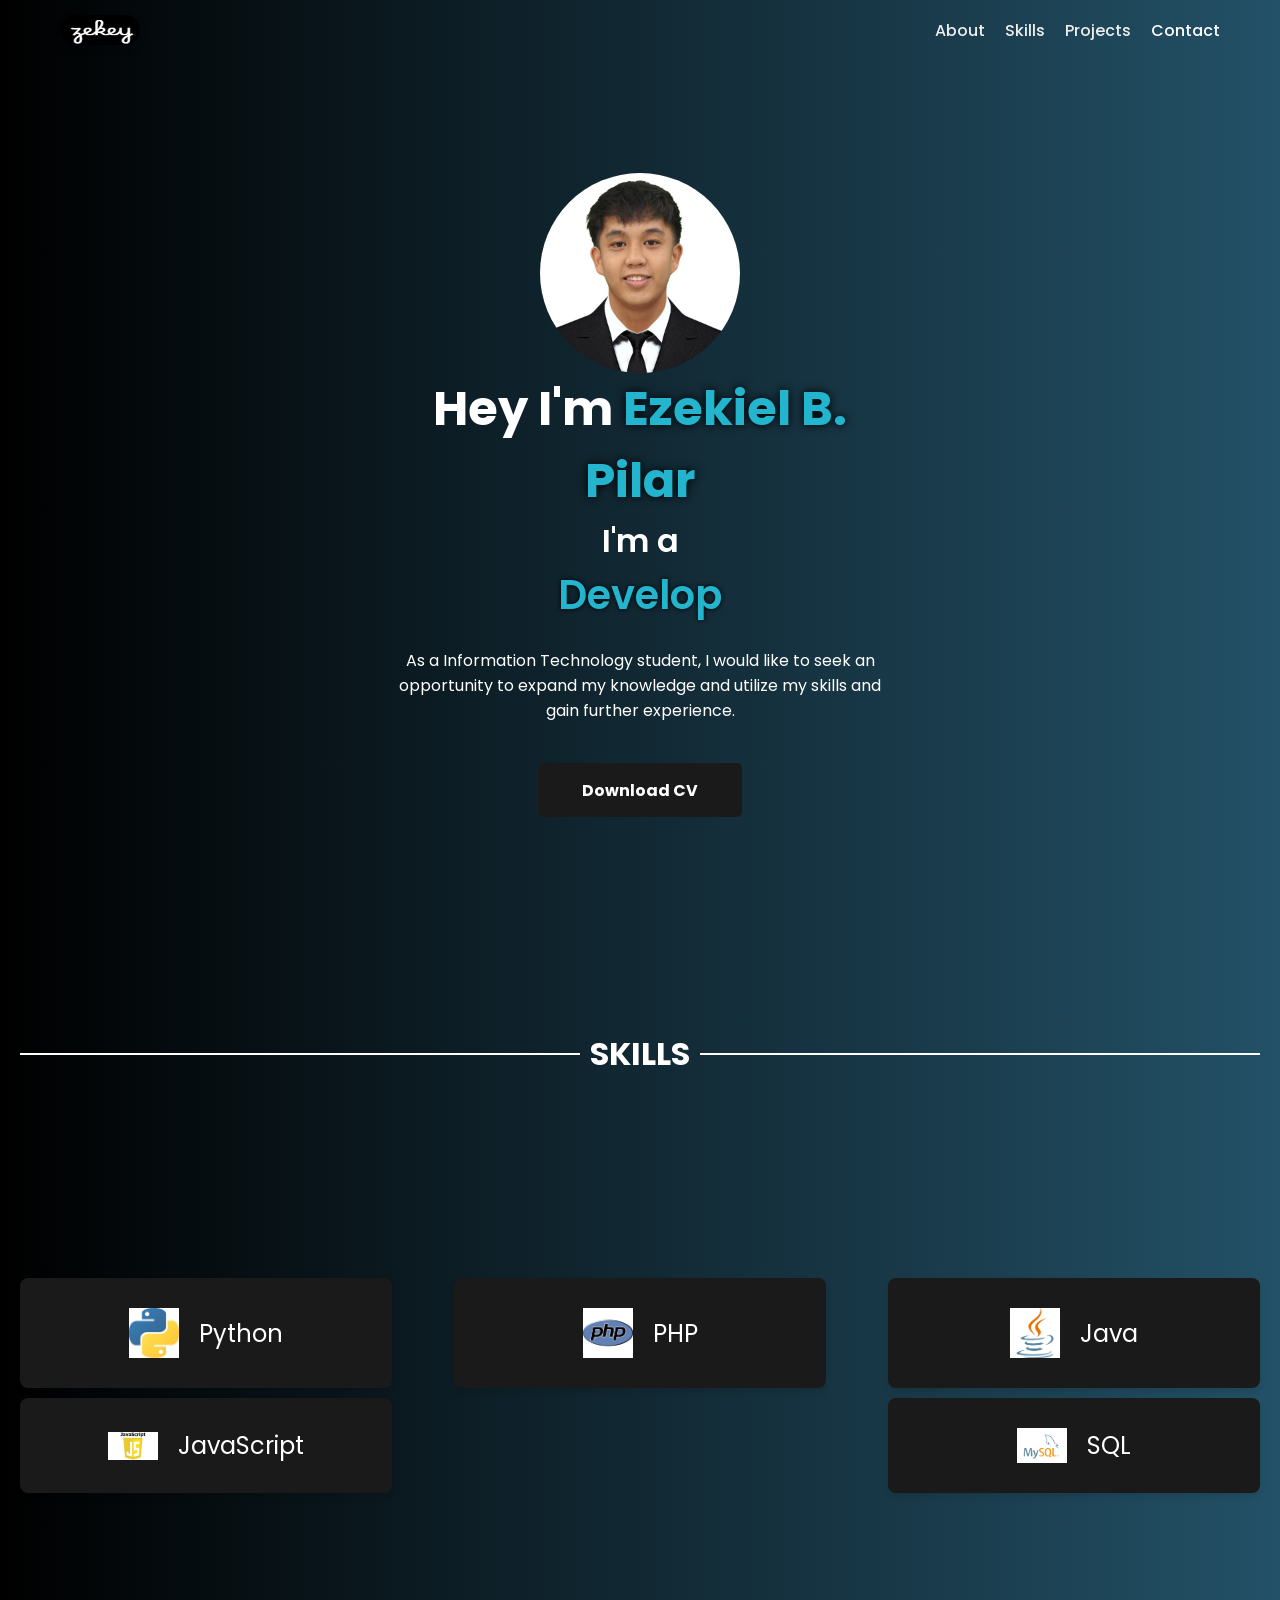
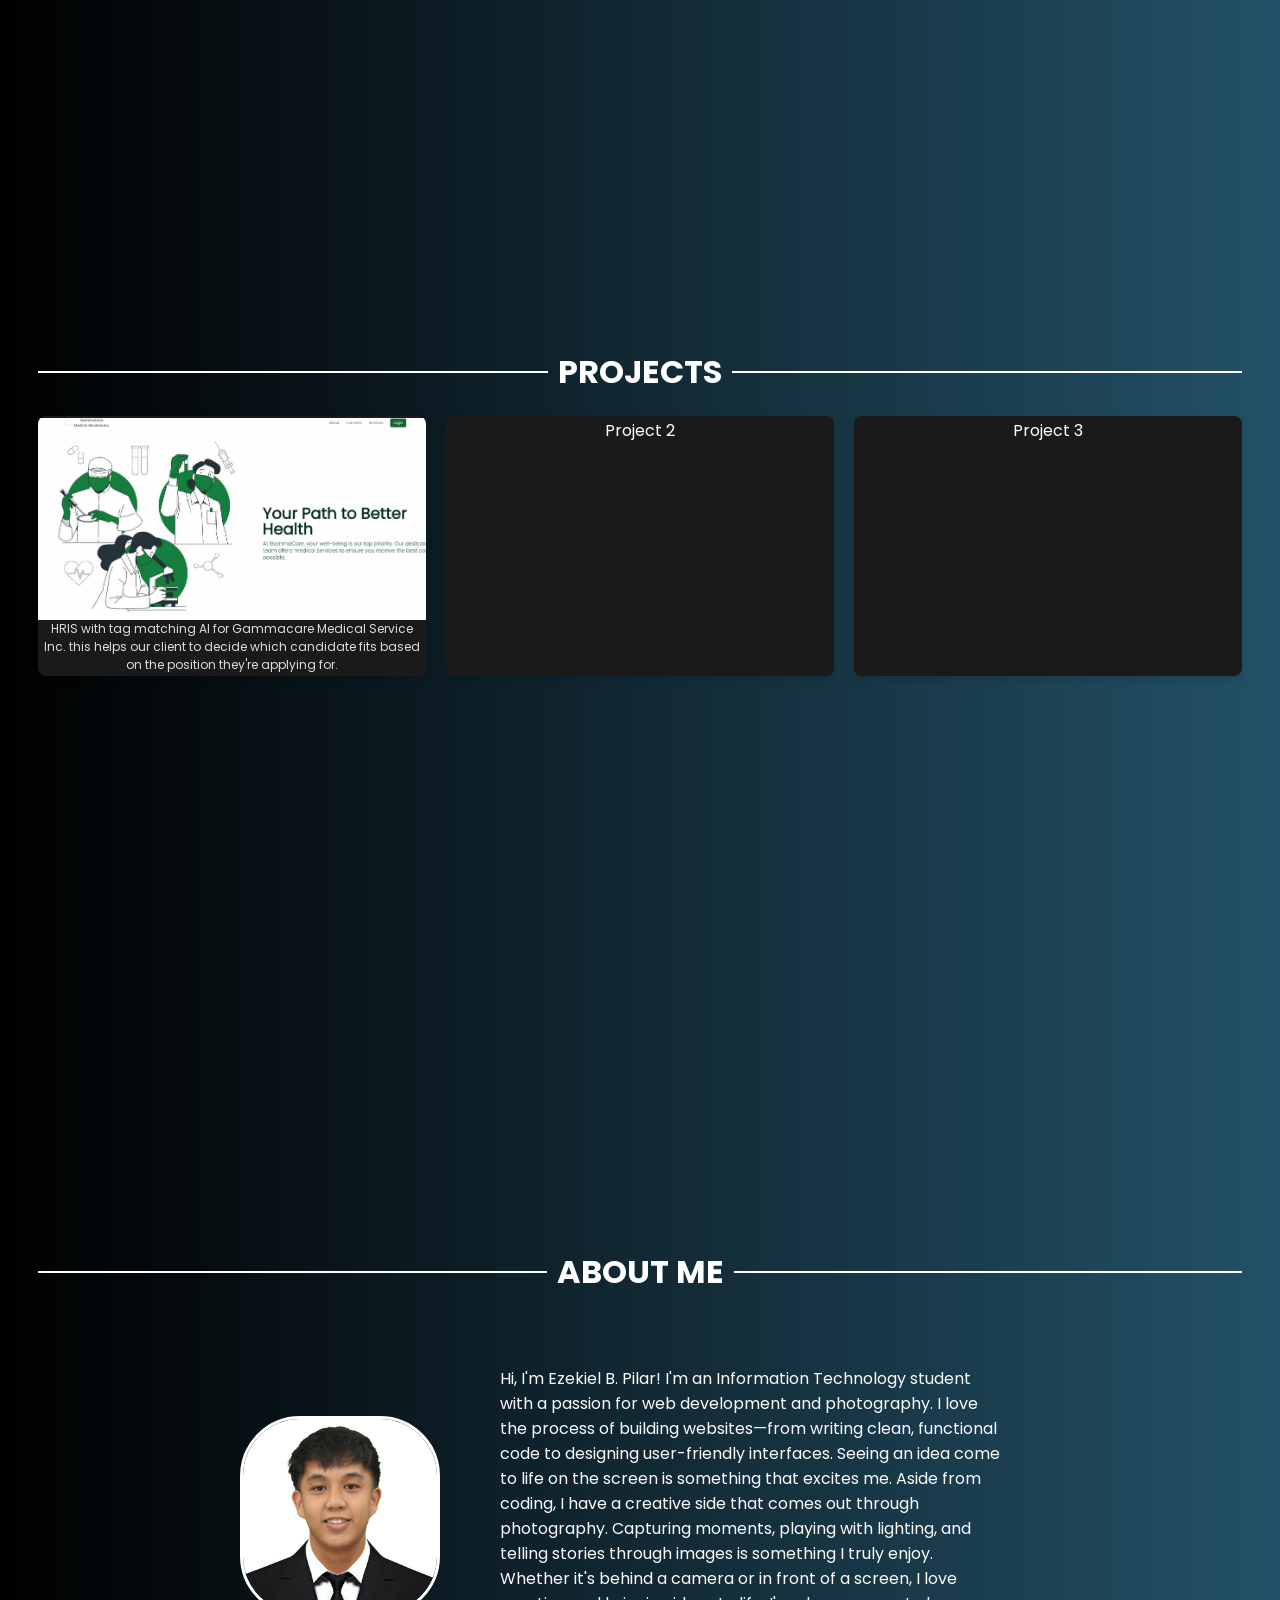
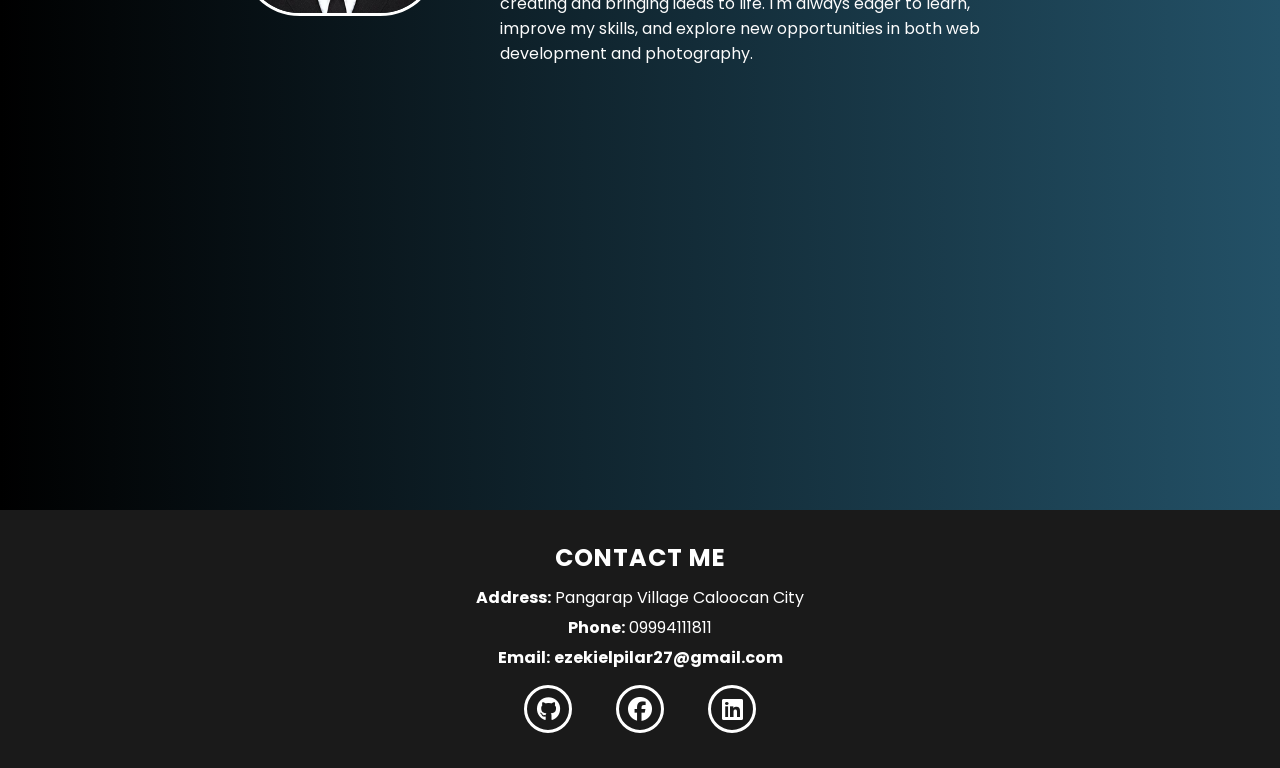
==== index.html @ 3e80d6bb "Update index.html" ====
<!DOCTYPE html>
<html lang="en">
<head>
    <meta charset="UTF-8">
    <meta name="viewport" content="width=device-width, initial-scale=1.0">
    <link rel="stylesheet" href="https://cdnjs.cloudflare.com/ajax/libs/font-awesome/6.7.1/css/all.min.css">
    <title>My Portfolio</title>
    <link rel="stylesheet" href="style.css">
    <link rel="stylesheet" href="https://unpkg.com/aos@next/dist/aos.css" />
</head>
<body>
    <nav>
        <div class="nav-container">
            <div class="logo" >
                <span><img src="images/zekey.jpg" class="zekey-logo" alt=""></span>
            </div>
            <div class="links">
                <div class="link" ><a href="#about">About</a></div>
                <div class="link" ><a href="#skills">Skills</a></div>
                <div class="link" ><a href="#projects">Projects</a></div>
                <div class="link contact-btn"><a href="#footer">Contact</a></div>
            </div>
            <i class="fa-solid fa-bars hamburg" onclick="toggleMenu()"></i>
        </div>
        <div class="dropdown">
            <a href="#home" onclick="toggleMenu()">Home</a>
            <a href="#about" onclick="toggleMenu()">About</a>
            <a href="#skills" onclick="toggleMenu()">Skills</a>
            <a href="#projects" onclick="toggleMenu()">Projects</a>
            <a href="#footer" onclick="toggleMenu()">Contact</a>
        </div>
    </nav>

    <section id="home">
        <div class="main-container">
            <div class="image" >
                <img src="images/profile.jpg" alt="">
            </div>
            <div class="content">
                <h1 data-aos="fade-left" >Hey I'm <span>Ezekiel B. Pilar</span></h1>
                <div class="typewriter"  data-aos-delay="900">
                    I'm a <span class="typing-text"></span>
                </div>                
                <p d>As a Information Technology student, I would like to seek an opportunity to expand my knowledge and utilize my skills and gain further experience.</p>
                <div class="btn">
                    <a href="files/RESUME FOR IT INTERNSHIP.pdf" download>
                        <button>Download CV</button>
                    </a>
                </div>
                
            </div>
        </div>
    </section>

    <section id="skills">
        <h2>
            <span class="line"></span>
            SKILLS
            <span class="line"></span>
        </h2>
        <div class="skills-grid">
            <div class="skill-box">
                <img src="images/pythonLogo.jpg" alt="">
                <p>Python</p>
            </div>
            <div class="skill-box">
                <img src="images/phpLogo.png" alt="">
                <p>PHP</p>
            </div>
            <div class="skill-box">
                <img src="images/JavaLogo.png" alt="">
                <p>Java</p>
            </div>
            <div class="skill-box">
                <img src="images/JavaScript-logo.png" alt="">
                <p>JavaScript</p>
            </div>
            <div class="skill-box">
                <img src="images/SQLLogo.png" alt="">
                <p>SQL</p>
            </div>
          
        </div>
    </section>

    <section id="projects">
        <h2>
            <span class="line"></span>
            PROJECTS
            <span class="line"></span>
        </h2>
        
        <div class="projects-grid">
            <div class="project-box"> <img src="images/Project1.jpg" alt="">
            <p>HRIS with tag matching AI for Gammacare Medical Service Inc.
                this helps our client to decide which candidate fits based on the position they're applying for.
            </p></div>
            <div class="project-box">Project 2</div>
            <div class="project-box">Project 3</div>
        </div>
    </section>
    
    
    <section id="about">
        <h2>
            <span class="line"></span>
            ABOUT ME
            <span class="line"></span>
        </h2>
        <div class="about-container">
            
            <img src="images/profile.jpg" alt="Owner's Photo">
            <div class="about-info">
                <p>Hi, I'm Ezekiel B. Pilar! I'm an Information Technology student with a passion for web development and photography. I love the process of building websites—from writing clean, functional code to designing user-friendly interfaces. Seeing an idea come to life on the screen is something that excites me.

                    Aside from coding, I have a creative side that comes out through photography. Capturing moments, playing with lighting, and telling stories through images is something I truly enjoy. Whether it's behind a camera or in front of a screen, I love creating and bringing ideas to life.
                    
                    I'm always eager to learn, improve my skills, and explore new opportunities in both web development and photography.</p>
                
            </div>
        </div>
    </section>
    
    
    
    <footer id="footer">
        <div class="footer-container">
            <h2>Contact me</h2>
            <p><strong>Address:</strong> Pangarap Village Caloocan City</p>
            <p><strong>Phone:</strong> 09994111811</p>
            <p><strong>Email:</strong> <a href="#">ezekielpilar27@gmail.com</a></p>
            <div class="content">
                <div class="social-links" >
                    <a href="https://github.com/Zekeyy" target="_blank"><i class="fa-brands fa-github" ></i></a>
                    <a href="https://www.facebook.com/ezekiel.pilar.1/" target="_blank"><i class="fa-brands fa-facebook"></i></a>
                    <a href="https://www.linkedin.com/in/ezekiel-pilar-6880062ba/"target="_blank"><i class="fa-brands fa-linkedin"></i></a>
                   
                </div>
            </div>
        </div>
    </footer>
    
    
    <button class="return-home-btn">&#8593;</button>
    <script src="https://unpkg.com/aos@next/dist/aos.js"></script>
    <script>
      AOS.init({offset:0});
    </script>
    <script>
       // Smooth scrolling effect for navbar background change
window.addEventListener("scroll", function () {
    let nav = document.querySelector("nav");
    if (window.scrollY > 50) {
        nav.classList.add("scrolled");
    } else {
        nav.classList.remove("scrolled");
    }
});
document.addEventListener("DOMContentLoaded", function () {
    const textElement = document.querySelector(".typing-text");
    const text = "Developer";
    let index = 0;

    function typeText() {
        textElement.textContent = text.slice(0, index);
        index++;

        if (index > text.length) {
            setTimeout(eraseText, 1000); // Pause before erasing
        } else {
            setTimeout(typeText, 200); // Typing speed
        }
    }

    function eraseText() {
        index--;
        textElement.textContent = text.slice(0, index);

        if (index === 0) {
            setTimeout(typeText, 500); // Pause before retyping
        } else {
            setTimeout(eraseText, 100); // Erasing speed
        }
    }

    typeText(); // Start the effect
});

// Mobile Menu Toggle
function toggleMenu() {
    let dropdown = document.querySelector(".dropdown");
    dropdown.classList.toggle("show");
}
window.addEventListener("scroll", function () {
    let nav = document.querySelector("nav");
    let returnHomeBtn = document.querySelector(".return-home-btn");
    let aboutSection = document.getElementById("skills");

    // Check if the about section is in view
    if (window.scrollY > aboutSection.offsetTop) {
        nav.classList.add("hide-nav"); // Hide navbar when reaching about section
        returnHomeBtn.classList.add("show"); // Show return button
    } else {
        nav.classList.remove("hide-nav");
        returnHomeBtn.classList.remove("show"); // Hide return button when above about section
    }

    // Scroll event for navbar color change
    if (window.scrollY > 50) {
        nav.classList.add("scrolled");
    } else {
        nav.classList.remove("scrolled");
    }
});

// Scroll to the top when return button is clicked
document.querySelector(".return-home-btn").addEventListener("click", function() {
    window.scrollTo({ top: 0, behavior: "smooth" });
});

        document.querySelectorAll(".links a, .dropdown a").forEach(anchor => {
            anchor.addEventListener("click", function(e) {
                e.preventDefault();
                const targetId = this.getAttribute("href").substring(1); // Remove #
                const targetElement = document.getElementById(targetId);
                
                if (targetElement) {
                    targetElement.scrollIntoView({
                        behavior: "smooth",
                        block: "start"
                    });
                }
            });
        });
        
    </script>
</body>
</html>
---- style.css ----
@import url('https://fonts.googleapis.com/css2?family=Poppins:wght@100;200;300;400;500;600&display=swap');

*{
    padding: 0;
    margin: 0;
    font-family: 'Poppins', sans-serif;
    box-sizing: border-box;
}

html {
    overflow-x: hidden; /* Keep horizontal scrolling disabled */
    scroll-behavior: smooth; /* Enables smooth scrolling */
}

body {
    width: 100%;
    min-height: 100vh; /* Ensure body covers the full viewport */
    background: rgb(0,0,0);
background: linear-gradient(90deg, rgba(0,0,0,1) 0%, rgba(35,81,103,1) 100%);
    overflow-x: hidden; /* Prevent horizontal scrolling */
}

nav {
    width: 100%;
    height: 10vh;
    position: fixed;
    top: 0;
    left: 0;
    background-color: rgba(255, 255, 255, 0); /* Transparent at first */
    transition: background-color 0.4s ease, box-shadow 0.4s ease;
    z-index: 1000;
    padding: 15px 0;
    animation: fadeIn 1s ease-in-out;
}

nav.scrolled {
    background-color: transparent; /* Make the navbar visible after scrolling */
   
}

/* New class for hiding navbar */
nav.hide-nav {
    top: -100px; /* Hide navbar when about section is reached */
    transition: top 0.4s ease-in-out;
}

.return-home-btn {
    position: fixed;
    bottom: 20px;
    right: 20px;
    margin: 10px;
   padding: 10px 20px;
   text-align: center;
   text-transform: uppercase;
   transition: 0.5s;
   background-size: 200% auto;
   color: white;            
   box-shadow: 0 0 20px#5291ad;
   border-radius: 10px;
   cursor: pointer;
    background-color: #235167;
    color: rgb(255, 255, 255);
    border: none;
    border-radius: 50%;
    display: none;
    z-index: 999;
}

.return-home-btn {background-image: linear-gradient(to right, #283048 0%, #859398  51%, #283048  100%)}


 .return-home-btn:hover {
   background-position: right center; /* change the direction of the change here */
   color: #fff;
   text-decoration: none;
 }

.return-home-btn.show {
    display: block; /* Show button when the about section is reached */
}

 

section {
    min-height: 100vh; /* Each section takes full screen height */
    padding: 80px 0; /* Adds space, preventing content from hiding behind navbar */
}

#home {
    padding-top: 10vh; /* Prevents home section from being hidden under navbar */
}


.nav-container {
    display: flex;
    justify-content: space-between;
    align-items: center;
    max-width: 1200px;
    margin: auto;
    padding: 0 20px;
}

.logo {
    font-size: 24px;
    font-weight: bold;
    cursor: pointer;
}

.logo span{
    color: rgb(226, 226, 226);
    text-shadow: 0 0 10px rgb(0, 0, 0);
}
.hamburg {
    display: none;
    font-size: 24px;
    cursor: pointer;
    transition: transform 0.3s ease;
}
 .cancel{
    cursor: pointer;
    position: absolute;
    right: 15px;
    top: 10px;
    color: black;
    font-size: 2rem;
    display: none;
}

.links {
    display: flex;
    gap: 20px;
}

.link a {
    text-decoration: none;
    color: #EEEEEE;
    font-weight: 500;
    transition: color 0.3s ease;
}

.link a:hover {
    color: #C73659;
}

.nav-container .links a::before{
    position: absolute;
    content: "";
    bottom: -3px;
    left: 0;
    width: 0%;
    height: 3px;
   
    transition: 0.2s linear;
}

.nav-container .links a:hover::before{
    width: 100%;
}

.nav-container .contact-btn{
    background-color: transparent;
    border-radius: 20px;
    transition: 0.2s linear;
}

.nav-container .contact-btn a{
    color: rgb(255, 255, 255);
    transition: 0.3s linear;
}

.nav-container .contact-btn:hover, .nav-container .contact-btn:hover a{
   
    color: white;
    cursor: pointer;
}

.nav-container .links a:hover{
    color: rgb(37, 87, 116);
    text-shadow: 0 0 10px #1a1a1a;
}
.dropdown {
    display: none;
    position: absolute;
    top: 60px;
    right: 20px;
    width: 200px;
    border-radius: 8px;
    box-shadow: 0 4px 8px rgba(0, 0, 0, 0.1);
    padding: 10px;
    opacity: 0;
    transform: translateY(-10px);
    transition: opacity 0.3s ease, transform 0.3s ease;
}

.dropdown a {
    display: block;
    padding: 10px;
    text-decoration: none;
    color: black;
 
}

.dropdown a:hover {
    background:  rgb(109,67, 0);
    
}

/* Show dropdown */
.dropdown.show {
    display: block;
    opacity: 1;
    transform: translateY(0);
}

.dropdown .links a:hover{
    background-color: rgb(109,67, 0);
}

section {
    min-height: 100vh; /* Ensures each section takes up full screen height */
    padding: 50px 0; /* Adds some space */
}

.main-container {
    width: 100%;
    height: 100vh; /* Full screen height */
    display: flex;
    justify-content: center; /* Center horizontally */
    align-items: center; /* Center vertically */
    flex-direction: column; /* Stack items vertically if needed */
    text-align: center;
}

.main-container .image {
    display: flex;
    justify-content: center; /* Center horizontally */
    align-items: center; /* Center vertically */
    width: 100%;
}

.main-container .image img {
    width: 200px; /* Adjust the size as needed */
    height: 200px;
    border-radius: 50%;
    object-fit: cover; /* Ensures the image fills the circle */
}


.main-container .content{
    color: rgb(255, 255, 255);
    width: 40%;
    min-height: 100px;
}

.content h1{
    font-size: clamp(1rem, 2rem + 5vw, 3rem);
    

}

.content h1 span{
    color: #23b4ce;
    text-shadow: 0 0 10px rgb(0, 0, 0);
}

.typewriter {
    font-weight: 600;
    font-size: clamp(1rem, 1rem + 5vw, 2rem);
    color: rgb(255, 255, 255);
}

.typing-text {
    display: inline-block;
    white-space: nowrap;
    overflow: hidden;
    font-size: 2.5rem;
    color: #23b4ce;
    text-shadow: 0 0 5px rgb(0, 0, 0);
    animation: typing 2s steps(9, end) forwards, blink 0.6s infinite;
    width: fit-content; /* Make the width fit the content */
}

/* Typing animation */
@keyframes typing {
    from {
        width: 0;
    }
    to {
        width: 100%;
    }
}

/* Blinking cursor animation */
@keyframes blink {
    50% {
        border-color: transparent;
    }
}
/* Grid for Projects Section */
#projects {
    padding: 2.4rem;
    text-align: center;
    color: #ffffff;
}

.projects-grid {
    display: grid;
    grid-template-columns: repeat(3, 1fr); /* 3 columns */
    gap: 20px; /* Space between grid items */
    margin-top: 20px;
}
.project-box {
    background-color:  #1a1a1a;
    padding: 2px;
    border-radius: 8px;
    box-shadow: 0 4px 6px rgba(0, 0, 0, 0.1);
    text-align: center;
    display: flex;
    flex-direction: column;
    align-items: center;
    justify-content: space-between;
    height: 260px;
    overflow: hidden;
    transition: transform 0.3s ease-in-out; /* Smooth transition */
}

.project-box:hover {
    transform: scale(1.05); /* Zooms in the whole box slightly */
}

.project-box img {  
    width: 400px;
    height: 80%; /* Make the image take half the box */
    object-fit: cover; /* Ensure it fills the area properly */
    border-radius: 6px;
}

.project-box p {
    margin-top: auto; /* Pushes the text to the bottom */
    color: rgb(223, 221, 221);
    font-size: 12px;
}



h2 {
    display: flex;
    align-items: center;
    justify-content: center;
    gap: 10px; /* Adjust spacing */
    font-size: 2rem;
}

.line {
    flex-grow: 1;
    height: 2px;
    background-color: rgb(255, 255, 255); /* Adjust color */
}


/* Skill Section */
#skills {
    padding: 20px;
    text-align: center;
    color:#ffffff
}

.skills-grid {
    display: flex;
    justify-content: space-between;
    flex-wrap: wrap;
    gap: 10px;
    margin-top: 200px;
}

.skill-box {
    display: flex;
    align-items: center;
    justify-content: center;
    flex-basis: 30%; /* Makes each box take 30% of the container */
    padding: 30px;
    background-color: #1a1a1a;
    border-radius: 8px;
    box-shadow: 0 4px 6px rgba(0, 0, 0, 0.1);
    text-align: left;
    transition: transform 0.3s ease-in-out;
}
.skill-box:hover{
    transform: scale(1.05);
}
.skill-box img {
    width: 50px; /* Adjust the width of the logo */
    height: auto;
    margin-right: 20px; /* Space between the logo and the name */
}

.skill-box p {
    font-size: 1.5rem;
    color: #ffffff;
    margin: 0;
}

/* Make sure the layout is responsive */
@media (max-width: 768px) {
    .skill-box {
        flex-basis: 45%; /* Adjusts the layout for smaller screens */
    }
}

@media (max-width: 480px) {
    .skill-box {
        flex-basis: 100%; /* Stacks items for very small screens */
    }
}


.zekey-logo {
    width: 80px;
    height: 30px;
    border-radius: 20px;
    background-color: #fff; /* White background to make the logo stand out */
    box-shadow: 0 4px 8px rgba(0, 0, 0, 0.1); /* Soft shadow for depth */
    transition: transform 0.3s ease, box-shadow 0.3s ease; /* Smooth transitions */
    display: flex;
    justify-content: center;
    align-items: center;
    overflow: hidden; /* Ensures the image fits within the rounded corners */
}

.zekey-logo img {
    width: 100%;
    height: 100%;
    object-fit: cover; /* Ensures the image covers the whole container */
    border-radius: 10px; /* Slight border radius to match the container */
}

/* Hover effect */
.zekey-logo:hover {
    transform: scale(1.05); /* Slightly enlarges the logo on hover */
    box-shadow: 0 6px 12px rgba(0, 0, 0, 0.2); /* Darker shadow for hover effect */
}


.content p{
    font-size: clamp(0.4rem, 0.2rem + 9vw, 1rem);
    margin: 10px 0;
}

.social-links i{
    display: inline-flex;
    justify-content: center;
    align-items: center;
    width: 3rem;
    height: 3rem;
    background-color:transparent;
    border: 0.2rem solid rgb(255, 255, 255);
    border-radius: 50%;
    color:rgb(255, 255, 255);
    margin: 5px 10px;
    font-size: 1.5rem;
    transition: 0.2s linear;
}
#home {
    padding-top: 60px; /* Adjust based on navbar height */
}
.social-links i:hover{
    scale: 1.3;
    color: rgb(0, 0, 0);
    background-color: #235167;
    filter: drop-shadow(0 0 10px#235167);
}

.content button{
    width: 40%;
    height: 6vh;
    margin: 30px;
    background-color:  #1a1a1a;
    color: white;
    border: none;
    outline: none;
    font-size: 100%;
    font-weight: 700;
    border-radius: 5px;
    transition: 0.2s linear;
    cursor: pointer;
}


.content button:hover{
 scale: 1.1;
 color: rgb(255, 255, 255);
 border: 2px solid rgb(3, 3, 3);
 background-color: transparent;
 font-weight: 700;
 box-shadow: 0 0 40px rgb(37, 37, 37);
}



@media (max-width:884px) {
    body{
        overflow-y: visible;
    }

    nav .logo{
        position: absolute;
        top: 16px;
        left: 15px;
        font-size: 1.5rem;
    }

    .main-container{
        display: flex;
        flex-direction: column;
    }

    .nav-container .links{
        display: none;
    }

    .hamburg,.cancel{
        display: block;
    }

    .main-container .content{
        width: 80%;
    }

    .social-links i{
        width: 2.5rem;
        height: 2.5rem;
        font-size: 1.5rem;
    }
    .cancel{
        color: white;
    }

    .main-container .image{
        width: 80%;
        margin-bottom: 0px;
    }
}
@keyframes fadeIn {
    from {
        opacity: 0;
        transform: translateY(-20px);
    }
    to {
        opacity: 1;
        transform: translateY(0);
    }
}

/* Responsive Styles */
@media (max-width: 768px) {
    .links {
        display: none;
    }

    .hamburg {
        display: block;
    }
}
/* Elegant Footer Styling */
#footer {
    background: #1a1a1a;
    color: #ffffff;
    text-align: center;
    padding: 30px 20px;
    font-family: Arial, sans-serif;
}

.footer-container {
    max-width: 600px;
    margin: auto;
}

#footer h2 {
    font-size: 24px;
    margin-bottom: 10px;
    text-transform: uppercase;
    letter-spacing: 1px;
    font-weight: bold;
}

#footer p {
    font-size: 16px;
    margin: 5px 0;
}

#footer a {
    color: #ffffff;
    text-decoration: none;
    font-weight: bold;
}

#footer a:hover {
    text-decoration: underline;
}

.social-links {
    margin-top: 10px;
}

.social-links a {
    display: inline-block;
    margin: 0 10px;
    font-size: 18px;
}

/* Elegant About Me Section */
#about {
    padding: 2.4rem;
    text-align: center;
    color: #ffffff;
 
}

.about-container {
    max-width: 800px;
    margin: auto;
    display: flex;
    align-items: center;
    gap: 60px;
    flex-wrap: wrap;
    
}

.about-container img {
    width: 200px;
    height: 200px;
    border-radius: 30%;
    object-fit: cover;
    border: 3px solid #ffffff;
}

.about-info {
    text-align: left;
    max-width: 500px;
}

#about h2 {
    display: flex;
    align-items: center;
    justify-content: center;
    gap: 10px; /* Adjust spacing */
    font-size: 2rem;
    
}

#about p {
    font-size: 16px;
    margin: 70px 0;
    color: #fcfcfc;
}
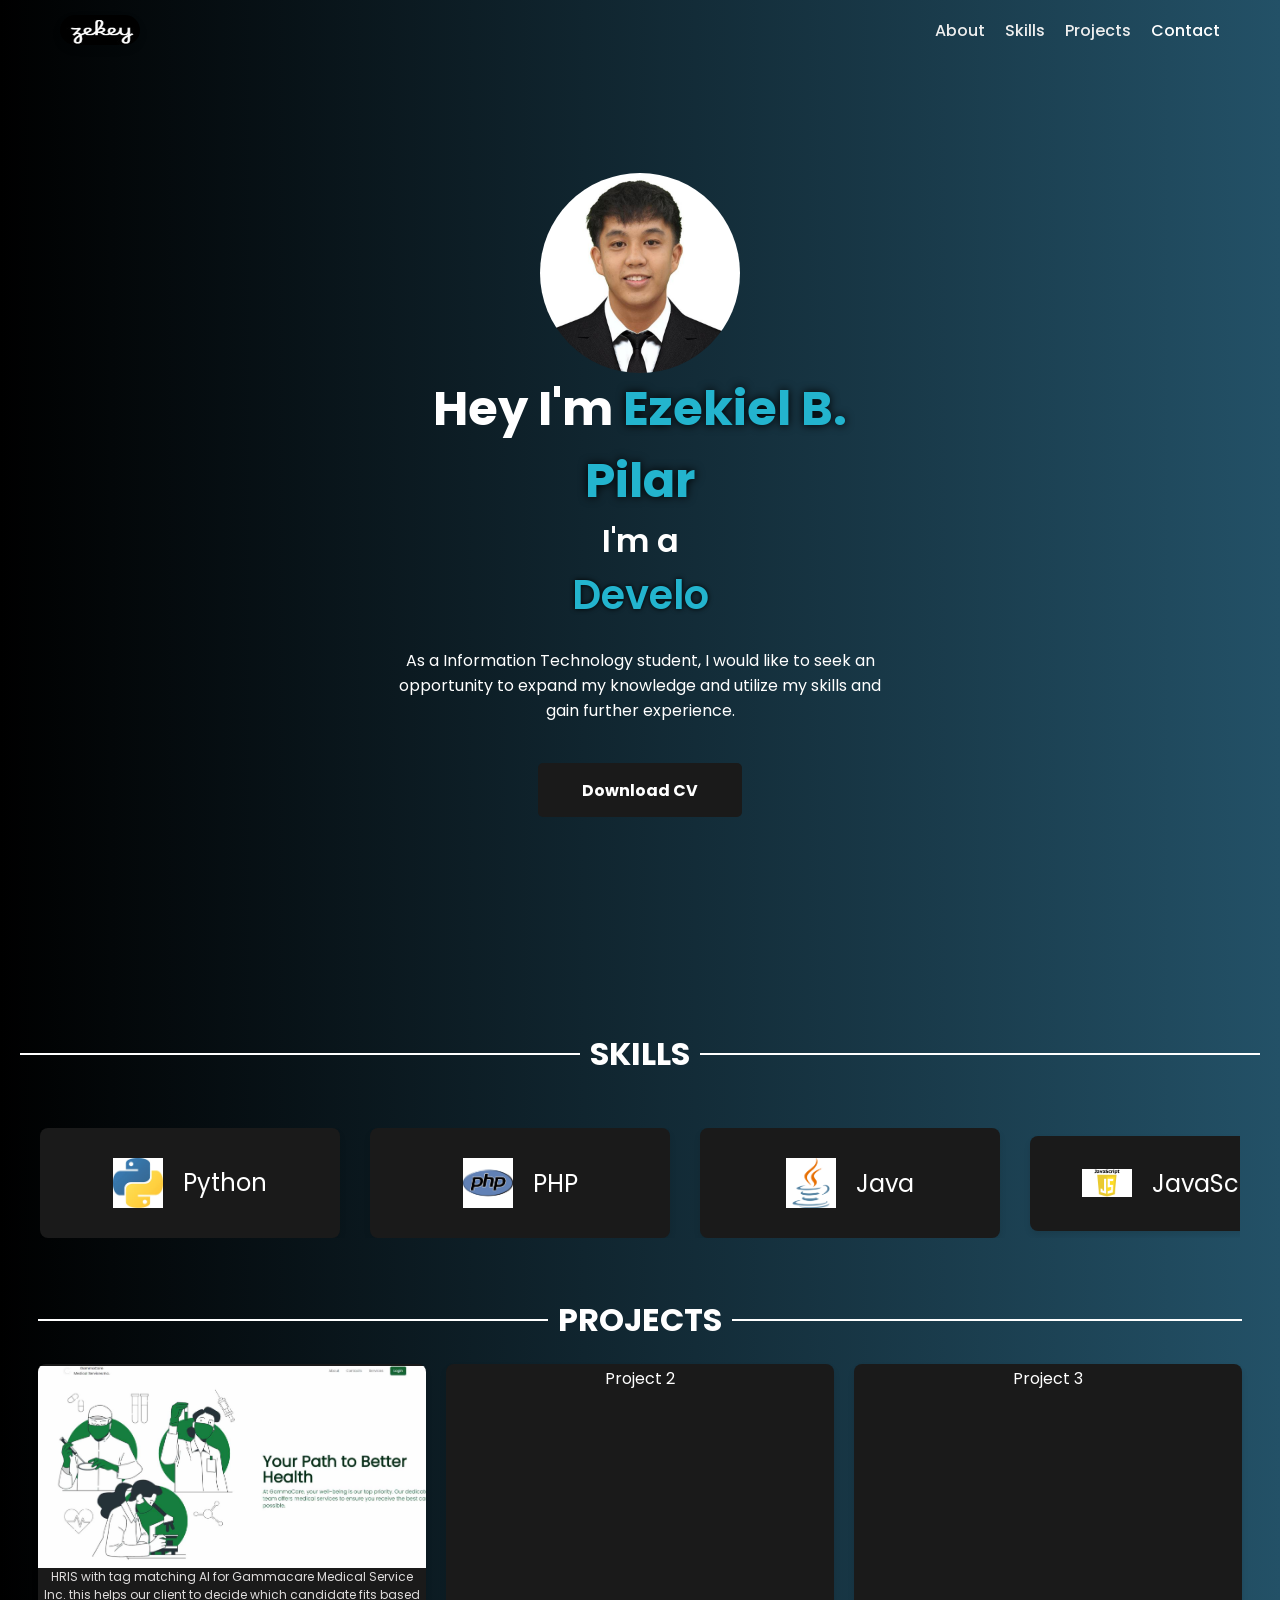
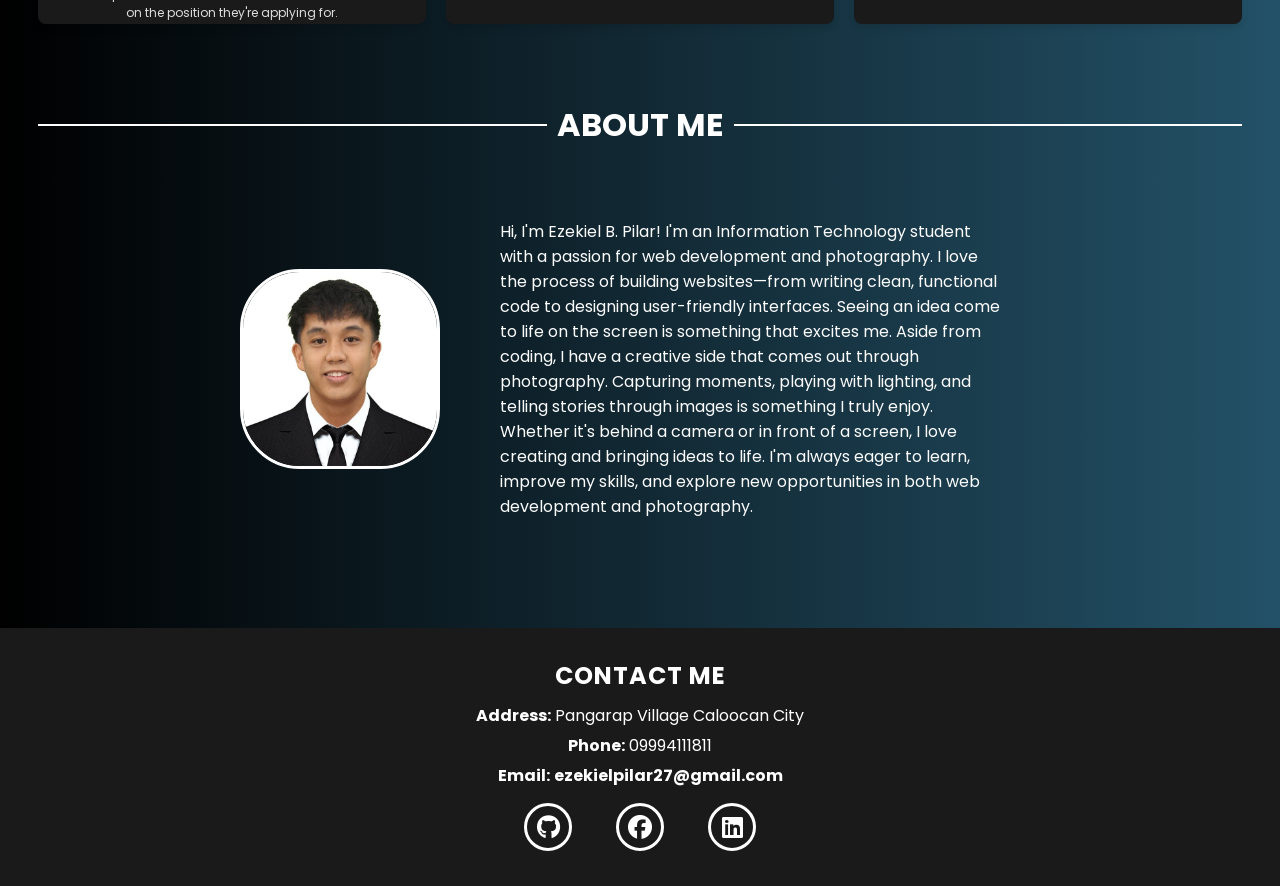
==== commit 70356546: "Update and rename LandingPage.html to index.html" ====
--- a/index.html
+++ b/index.html
@@ -5,8 +5,9 @@
     <meta name="viewport" content="width=device-width, initial-scale=1.0">
     <link rel="stylesheet" href="https://cdnjs.cloudflare.com/ajax/libs/font-awesome/6.7.1/css/all.min.css">
     <title>My Portfolio</title>
-    <link rel="stylesheet" href="style.css">
+    <link rel="stylesheet" href="LandingPage.css">
     <link rel="stylesheet" href="https://unpkg.com/aos@next/dist/aos.css" />
+    
 </head>
 <body>
     <nav>
@@ -58,28 +59,50 @@
             SKILLS
             <span class="line"></span>
         </h2>
-        <div class="skills-grid">
-            <div class="skill-box">
-                <img src="images/pythonLogo.jpg" alt="">
-                <p>Python</p>
+        <div class="carousel-container">
+            <div class="skills-carousel">
+                <div class="skill-box">
+                    <img src="images/pythonLogo.jpg" alt="">
+                    <p>Python</p>
+                </div>
+                <div class="skill-box">
+                    <img src="images/phpLogo.png" alt="">
+                    <p>PHP</p>
+                </div>
+                <div class="skill-box">
+                    <img src="images/JavaLogo.png" alt="">
+                    <p>Java</p>
+                </div>
+                <div class="skill-box">
+                    <img src="images/JavaScript-logo.png" alt="">
+                    <p>JavaScript</p>
+                </div>
+                <div class="skill-box">
+                    <img src="images/SQLLogo.png" alt="">
+                    <p>SQL</p>
+                </div>
+                <!-- Duplicate skills for infinite loop -->
+                <div class="skill-box">
+                    <img src="images/pythonLogo.jpg" alt="">
+                    <p>Python</p>
+                </div>
+                <div class="skill-box">
+                    <img src="images/phpLogo.png" alt="">
+                    <p>PHP</p>
+                </div>
+                <div class="skill-box">
+                    <img src="images/JavaLogo.png" alt="">
+                    <p>Java</p>
+                </div>
+                <div class="skill-box">
+                    <img src="images/JavaScript-logo.png" alt="">
+                    <p>JavaScript</p>
+                </div>
+                <div class="skill-box">
+                    <img src="images/SQLLogo.png" alt="">
+                    <p>SQL</p>
+                </div>
             </div>
-            <div class="skill-box">
-                <img src="images/phpLogo.png" alt="">
-                <p>PHP</p>
-            </div>
-            <div class="skill-box">
-                <img src="images/JavaLogo.png" alt="">
-                <p>Java</p>
-            </div>
-            <div class="skill-box">
-                <img src="images/JavaScript-logo.png" alt="">
-                <p>JavaScript</p>
-            </div>
-            <div class="skill-box">
-                <img src="images/SQLLogo.png" alt="">
-                <p>SQL</p>
-            </div>
-          
         </div>
     </section>
 
@@ -142,97 +165,9 @@
     
     
     <button class="return-home-btn">&#8593;</button>
+    
+    <!-- External JavaScript files -->
     <script src="https://unpkg.com/aos@next/dist/aos.js"></script>
-    <script>
-      AOS.init({offset:0});
-    </script>
-    <script>
-       // Smooth scrolling effect for navbar background change
-window.addEventListener("scroll", function () {
-    let nav = document.querySelector("nav");
-    if (window.scrollY > 50) {
-        nav.classList.add("scrolled");
-    } else {
-        nav.classList.remove("scrolled");
-    }
-});
-document.addEventListener("DOMContentLoaded", function () {
-    const textElement = document.querySelector(".typing-text");
-    const text = "Developer";
-    let index = 0;
-
-    function typeText() {
-        textElement.textContent = text.slice(0, index);
-        index++;
-
-        if (index > text.length) {
-            setTimeout(eraseText, 1000); // Pause before erasing
-        } else {
-            setTimeout(typeText, 200); // Typing speed
-        }
-    }
-
-    function eraseText() {
-        index--;
-        textElement.textContent = text.slice(0, index);
-
-        if (index === 0) {
-            setTimeout(typeText, 500); // Pause before retyping
-        } else {
-            setTimeout(eraseText, 100); // Erasing speed
-        }
-    }
-
-    typeText(); // Start the effect
-});
-
-// Mobile Menu Toggle
-function toggleMenu() {
-    let dropdown = document.querySelector(".dropdown");
-    dropdown.classList.toggle("show");
-}
-window.addEventListener("scroll", function () {
-    let nav = document.querySelector("nav");
-    let returnHomeBtn = document.querySelector(".return-home-btn");
-    let aboutSection = document.getElementById("skills");
-
-    // Check if the about section is in view
-    if (window.scrollY > aboutSection.offsetTop) {
-        nav.classList.add("hide-nav"); // Hide navbar when reaching about section
-        returnHomeBtn.classList.add("show"); // Show return button
-    } else {
-        nav.classList.remove("hide-nav");
-        returnHomeBtn.classList.remove("show"); // Hide return button when above about section
-    }
-
-    // Scroll event for navbar color change
-    if (window.scrollY > 50) {
-        nav.classList.add("scrolled");
-    } else {
-        nav.classList.remove("scrolled");
-    }
-});
-
-// Scroll to the top when return button is clicked
-document.querySelector(".return-home-btn").addEventListener("click", function() {
-    window.scrollTo({ top: 0, behavior: "smooth" });
-});
-
-        document.querySelectorAll(".links a, .dropdown a").forEach(anchor => {
-            anchor.addEventListener("click", function(e) {
-                e.preventDefault();
-                const targetId = this.getAttribute("href").substring(1); // Remove #
-                const targetElement = document.getElementById(targetId);
-                
-                if (targetElement) {
-                    targetElement.scrollIntoView({
-                        behavior: "smooth",
-                        block: "start"
-                    });
-                }
-            });
-        });
-        
-    </script>
+    <script src="LandingPage.js"></script>
 </body>
 </html>
--- a/LandingPage.css
+++ b/LandingPage.css
@@ -0,0 +1,695 @@
+@import url('https://fonts.googleapis.com/css2?family=Poppins:wght@100;200;300;400;500;600&display=swap');
+
+*{
+    padding: 0;
+    margin: 0;
+    font-family: 'Poppins', sans-serif;
+    box-sizing: border-box;
+}
+
+html {
+    overflow-x: hidden; /* Keep horizontal scrolling disabled */
+    scroll-behavior: smooth; /* Enables smooth scrolling */
+}
+
+body {
+    width: 100%;
+    min-height: 100vh; /* Ensure body covers the full viewport */
+    background: rgb(0,0,0);
+background: linear-gradient(90deg, rgba(0,0,0,1) 0%, rgba(35,81,103,1) 100%);
+    overflow-x: hidden; /* Prevent horizontal scrolling */
+}
+
+nav {
+    width: 100%;
+    height: 10vh;
+    position: fixed;
+    top: 0;
+    left: 0;
+    background-color: rgba(255, 255, 255, 0); /* Transparent at first */
+    transition: background-color 0.4s ease, box-shadow 0.4s ease;
+    z-index: 1000;
+    padding: 15px 0;
+    animation: fadeIn 1s ease-in-out;
+}
+
+nav.scrolled {
+    background-color: transparent; /* Make the navbar visible after scrolling */
+   
+}
+
+/* New class for hiding navbar */
+nav.hide-nav {
+    top: -100px; /* Hide navbar when about section is reached */
+    transition: top 0.4s ease-in-out;
+}
+
+.return-home-btn {
+    position: fixed;
+    bottom: 20px;
+    right: 20px;
+    margin: 10px;
+   padding: 10px 20px;
+   text-align: center;
+   text-transform: uppercase;
+   transition: 0.5s;
+   background-size: 200% auto;
+   color: white;            
+   box-shadow: 0 0 20px#5291ad;
+   border-radius: 10px;
+   cursor: pointer;
+    background-color: #235167;
+    color: rgb(255, 255, 255);
+    border: none;
+    border-radius: 50%;
+    display: none;
+    z-index: 999;
+}
+
+.return-home-btn {background-image: linear-gradient(to right, #283048 0%, #859398  51%, #283048  100%)}
+
+
+ .return-home-btn:hover {
+   background-position: right center; /* change the direction of the change here */
+   color: #fff;
+   text-decoration: none;
+ }
+
+.return-home-btn.show {
+    display: block; /* Show button when the about section is reached */
+}
+
+ 
+
+
+
+#home {
+    padding-top: 10vh; /* Prevents home section from being hidden under navbar */
+}
+
+
+.nav-container {
+    display: flex;
+    justify-content: space-between;
+    align-items: center;
+    max-width: 1200px;
+    margin: auto;
+    padding: 0 20px;
+}
+
+.logo {
+    font-size: 24px;
+    font-weight: bold;
+    cursor: pointer;
+}
+
+.logo span{
+    color: rgb(226, 226, 226);
+    text-shadow: 0 0 10px rgb(0, 0, 0);
+}
+.hamburg {
+    display: none;
+    font-size: 24px;
+    cursor: pointer;
+    transition: transform 0.3s ease;
+}
+ .cancel{
+    cursor: pointer;
+    position: absolute;
+    right: 15px;
+    top: 10px;
+    color: black;
+    font-size: 2rem;
+    display: none;
+}
+
+.links {
+    display: flex;
+    gap: 20px;
+}
+
+.link a {
+    text-decoration: none;
+    color: #EEEEEE;
+    font-weight: 500;
+    transition: color 0.3s ease;
+}
+
+.link a:hover {
+    color: #C73659;
+}
+
+.nav-container .links a::before{
+    position: absolute;
+    content: "";
+    bottom: -3px;
+    left: 0;
+    width: 0%;
+    height: 3px;
+   
+    transition: 0.2s linear;
+}
+
+.nav-container .links a:hover::before{
+    width: 100%;
+}
+
+.nav-container .contact-btn{
+    background-color: transparent;
+    border-radius: 20px;
+    transition: 0.2s linear;
+}
+
+.nav-container .contact-btn a{
+    color: rgb(255, 255, 255);
+    transition: 0.3s linear;
+}
+
+.nav-container .contact-btn:hover, .nav-container .contact-btn:hover a{
+   
+    color: white;
+    cursor: pointer;
+}
+
+.nav-container .links a:hover{
+    color: rgb(37, 87, 116);
+    text-shadow: 0 0 10px #1a1a1a;
+}
+.dropdown {
+    display: none;
+    position: absolute;
+    top: 60px;
+    right: 20px;
+    width: 200px;
+    border-radius: 8px;
+    box-shadow: 0 4px 8px rgba(0, 0, 0, 0.1);
+    padding: 10px;
+    opacity: 0;
+    transform: translateY(-10px);
+    transition: opacity 0.3s ease, transform 0.3s ease;
+}
+
+.dropdown a {
+    display: block;
+    padding: 10px;
+    text-decoration: none;
+    color: black;
+ 
+}
+
+.dropdown a:hover {
+    background:  rgb(109,67, 0);
+    
+}
+
+/* Show dropdown */
+.dropdown.show {
+    display: block;
+    opacity: 1;
+    transform: translateY(0);
+}
+
+.dropdown .links a:hover{
+    background-color: rgb(109,67, 0);
+}
+
+section {
+     /*min-height: 100vh; Ensures each section takes up full screen height */
+    padding: 50px 0; /* Adds some space */
+}
+
+.main-container {
+    width: 100%;
+    height: 100vh; /* Full screen height */
+    display: flex;
+    justify-content: center; /* Center horizontally */
+    align-items: center; /* Center vertically */
+    flex-direction: column; /* Stack items vertically if needed */
+    text-align: center;
+}
+
+.main-container .image {
+    display: flex;
+    justify-content: center; /* Center horizontally */
+    align-items: center; /* Center vertically */
+    width: 100%;
+}
+
+.main-container .image img {
+    width: 200px; /* Adjust the size as needed */
+    height: 200px;
+    border-radius: 50%;
+    object-fit: cover; /* Ensures the image fills the circle */
+}
+
+
+.main-container .content{
+    color: rgb(255, 255, 255);
+    width: 40%;
+    min-height: 100px;
+}
+
+.content h1{
+    font-size: clamp(1rem, 2rem + 5vw, 3rem);
+    
+
+}
+
+.content h1 span{
+    color: #23b4ce;
+    text-shadow: 0 0 10px rgb(0, 0, 0);
+}
+
+.typewriter {
+    font-weight: 600;
+    font-size: clamp(1rem, 1rem + 5vw, 2rem);
+    color: rgb(255, 255, 255);
+}
+
+.typing-text {
+    display: inline-block;
+    white-space: nowrap;
+    overflow: hidden;
+    font-size: 2.5rem;
+    color: #23b4ce;
+    text-shadow: 0 0 5px rgb(0, 0, 0);
+    animation: typing 2s steps(9, end) forwards, blink 0.6s infinite;
+    width: fit-content; /* Make the width fit the content */
+}
+
+/* Typing animation */
+@keyframes typing {
+    from {
+        width: 0;
+    }
+    to {
+        width: 100%;
+    }
+}
+
+/* Blinking cursor animation */
+@keyframes blink {
+    50% {
+        border-color: transparent;
+    }
+}
+/* Grid for Projects Section */
+#projects {
+    padding: 2.4rem;
+    text-align: center;
+    color: #ffffff;
+}
+
+.projects-grid {
+    display: grid;
+    grid-template-columns: repeat(3, 1fr); /* 3 columns */
+    gap: 20px; /* Space between grid items */
+    margin-top: 20px;
+}
+.project-box {
+    background-color:  #1a1a1a;
+    padding: 2px;
+    border-radius: 8px;
+    box-shadow: 0 4px 6px rgba(0, 0, 0, 0.1);
+    text-align: center;
+    display: flex;
+    flex-direction: column;
+    align-items: center;
+    justify-content: space-between;
+    height: 260px;
+    overflow: hidden;
+    transition: transform 0.3s ease-in-out; /* Smooth transition */
+}
+
+.project-box:hover {
+    transform: scale(1.05); /* Zooms in the whole box slightly */
+}
+
+.project-box img {  
+    width: 400px;
+    height: 80%; /* Make the image take half the box */
+    object-fit: cover; /* Ensure it fills the area properly */
+    border-radius: 6px;
+}
+
+.project-box p {
+    margin-top: auto; /* Pushes the text to the bottom */
+    color: rgb(223, 221, 221);
+    font-size: 12px;
+}
+
+
+
+h2 {
+    display: flex;
+    align-items: center;
+    justify-content: center;
+    gap: 10px; /* Adjust spacing */
+    font-size: 2rem;
+}
+
+.line {
+    flex-grow: 1;
+    height: 2px;
+    background-color: rgb(255, 255, 255); /* Adjust color */
+}
+
+
+/* Carousel Styles for Skills Section */
+#skills {
+    padding: 20px;
+    text-align: center;
+    color: #ffffff;
+    overflow: hidden;
+}
+
+.carousel-container {
+    position: relative;
+    width: 100%;
+    max-width: 1200px;
+    margin: 50px auto 0;
+    overflow: hidden;
+}
+
+.skills-carousel {
+    display: flex;
+    align-items: center;
+    animation: scroll-right 20s linear infinite;
+    gap: 30px;
+}
+
+.skill-box {
+    display: flex;
+    align-items: center;
+    justify-content: center;
+    min-width: 300px;
+    padding: 30px;
+    background-color: #1a1a1a;
+    border-radius: 8px;
+    box-shadow: 0 4px 6px rgba(0, 0, 0, 0.1);
+    text-align: left;
+    transition: transform 0.3s ease-in-out;
+    flex-shrink: 0;
+}
+
+.skill-box:hover {
+    transform: scale(1.05);
+    animation-play-state: paused;
+}
+
+.carousel-container:hover .skills-carousel {
+    animation-play-state: paused;
+}
+
+.skill-box img {
+    width: 50px;
+    height: auto;
+    margin-right: 20px;
+}
+
+.skill-box p {
+    font-size: 1.5rem;
+    color: #ffffff;
+    margin: 0;
+}
+
+@keyframes scroll-right {
+    0% {
+        transform: translateX(-100%);
+    }
+    100% {
+        transform: translateX(0%);
+    }
+}
+
+/* Responsive adjustments for carousel */
+@media (max-width: 768px) {
+    .skill-box {
+        min-width: 250px;
+        padding: 20px;
+    }
+    
+    .skill-box p {
+        font-size: 1.2rem;
+    }
+    
+    .skills-carousel {
+        animation-duration: 15s;
+    }
+}
+
+@media (max-width: 480px) {
+    .skill-box {
+        min-width: 200px;
+        padding: 15px;
+    }
+    
+    .skill-box p {
+        font-size: 1rem;
+    }
+    
+    .skills-carousel {
+        animation-duration: 12s;
+    }
+}
+
+
+.zekey-logo {
+    width: 80px;
+    height: 30px;
+    border-radius: 20px;
+    background-color: #fff; /* White background to make the logo stand out */
+    box-shadow: 0 4px 8px rgba(0, 0, 0, 0.1); /* Soft shadow for depth */
+    transition: transform 0.3s ease, box-shadow 0.3s ease; /* Smooth transitions */
+    display: flex;
+    justify-content: center;
+    align-items: center;
+    overflow: hidden; /* Ensures the image fits within the rounded corners */
+}
+
+.zekey-logo img {
+    width: 100%;
+    height: 100%;
+    object-fit: cover; /* Ensures the image covers the whole container */
+    border-radius: 10px; /* Slight border radius to match the container */
+}
+
+/* Hover effect */
+.zekey-logo:hover {
+    transform: scale(1.05); /* Slightly enlarges the logo on hover */
+    box-shadow: 0 6px 12px rgba(0, 0, 0, 0.2); /* Darker shadow for hover effect */
+}
+
+
+.content p{
+    font-size: clamp(0.4rem, 0.2rem + 9vw, 1rem);
+    margin: 10px 0;
+}
+
+.social-links i{
+    display: inline-flex;
+    justify-content: center;
+    align-items: center;
+    width: 3rem;
+    height: 3rem;
+    background-color:transparent;
+    border: 0.2rem solid rgb(255, 255, 255);
+    border-radius: 50%;
+    color:rgb(255, 255, 255);
+    margin: 5px 10px;
+    font-size: 1.5rem;
+    transition: 0.2s linear;
+}
+#home {
+    padding-top: 60px; /* Adjust based on navbar height */
+}
+.social-links i:hover{
+    scale: 1.3;
+    color: rgb(0, 0, 0);
+    background-color: #235167;
+    filter: drop-shadow(0 0 10px#235167);
+}
+
+.content button{
+    width: 40%;
+    height: 6vh;
+    margin: 30px;
+    background-color:  #1a1a1a;
+    color: white;
+    border: none;
+    outline: none;
+    font-size: 100%;
+    font-weight: 700;
+    border-radius: 5px;
+    transition: 0.2s linear;
+    cursor: pointer;
+}
+
+
+.content button:hover{
+ scale: 1.1;
+ color: rgb(255, 255, 255);
+ border: 2px solid rgb(3, 3, 3);
+ background-color: transparent;
+ font-weight: 700;
+ box-shadow: 0 0 40px rgb(37, 37, 37);
+}
+
+
+
+@media (max-width:884px) {
+    body{
+        overflow-y: visible;
+    }
+
+    nav .logo{
+        position: absolute;
+        top: 16px;
+        left: 15px;
+        font-size: 1.5rem;
+    }
+
+    .main-container{
+        display: flex;
+        flex-direction: column;
+    }
+
+    .nav-container .links{
+        display: none;
+    }
+
+    .hamburg,.cancel{
+        display: block;
+    }
+
+    .main-container .content{
+        width: 80%;
+    }
+
+    .social-links i{
+        width: 2.5rem;
+        height: 2.5rem;
+        font-size: 1.5rem;
+    }
+    .cancel{
+        color: white;
+    }
+
+    .main-container .image{
+        width: 80%;
+        margin-bottom: 0px;
+    }
+}
+@keyframes fadeIn {
+    from {
+        opacity: 0;
+        transform: translateY(-20px);
+    }
+    to {
+        opacity: 1;
+        transform: translateY(0);
+    }
+}
+
+/* Responsive Styles */
+@media (max-width: 768px) {
+    .links {
+        display: none;
+    }
+
+    .hamburg {
+        display: block;
+    }
+}
+/* Elegant Footer Styling */
+#footer {
+    background: #1a1a1a;
+    color: #ffffff;
+    text-align: center;
+    padding: 30px 20px;
+    font-family: Arial, sans-serif;
+}
+
+.footer-container {
+    max-width: 600px;
+    margin: auto;
+}
+
+#footer h2 {
+    font-size: 24px;
+    margin-bottom: 10px;
+    text-transform: uppercase;
+    letter-spacing: 1px;
+    font-weight: bold;
+}
+
+#footer p {
+    font-size: 16px;
+    margin: 5px 0;
+}
+
+#footer a {
+    color: #ffffff;
+    text-decoration: none;
+    font-weight: bold;
+}
+
+#footer a:hover {
+    text-decoration: underline;
+}
+
+.social-links {
+    margin-top: 10px;
+}
+
+.social-links a {
+    display: inline-block;
+    margin: 0 10px;
+    font-size: 18px;
+}
+
+/* Elegant About Me Section */
+#about {
+    padding: 2.4rem;
+    text-align: center;
+    color: #ffffff;
+ 
+}
+
+.about-container {
+    max-width: 800px;
+    margin: auto;
+    display: flex;
+    align-items: center;
+    gap: 60px;
+    flex-wrap: wrap;
+    
+}
+
+.about-container img {
+    width: 200px;
+    height: 200px;
+    border-radius: 30%;
+    object-fit: cover;
+    border: 3px solid #ffffff;
+}
+
+.about-info {
+    text-align: left;
+    max-width: 500px;
+}
+
+#about h2 {
+    display: flex;
+    align-items: center;
+    justify-content: center;
+    gap: 10px; /* Adjust spacing */
+    font-size: 2rem;
+    
+}
+
+#about p {
+    font-size: 16px;
+    margin: 70px 0;
+    color: #fcfcfc;
+}
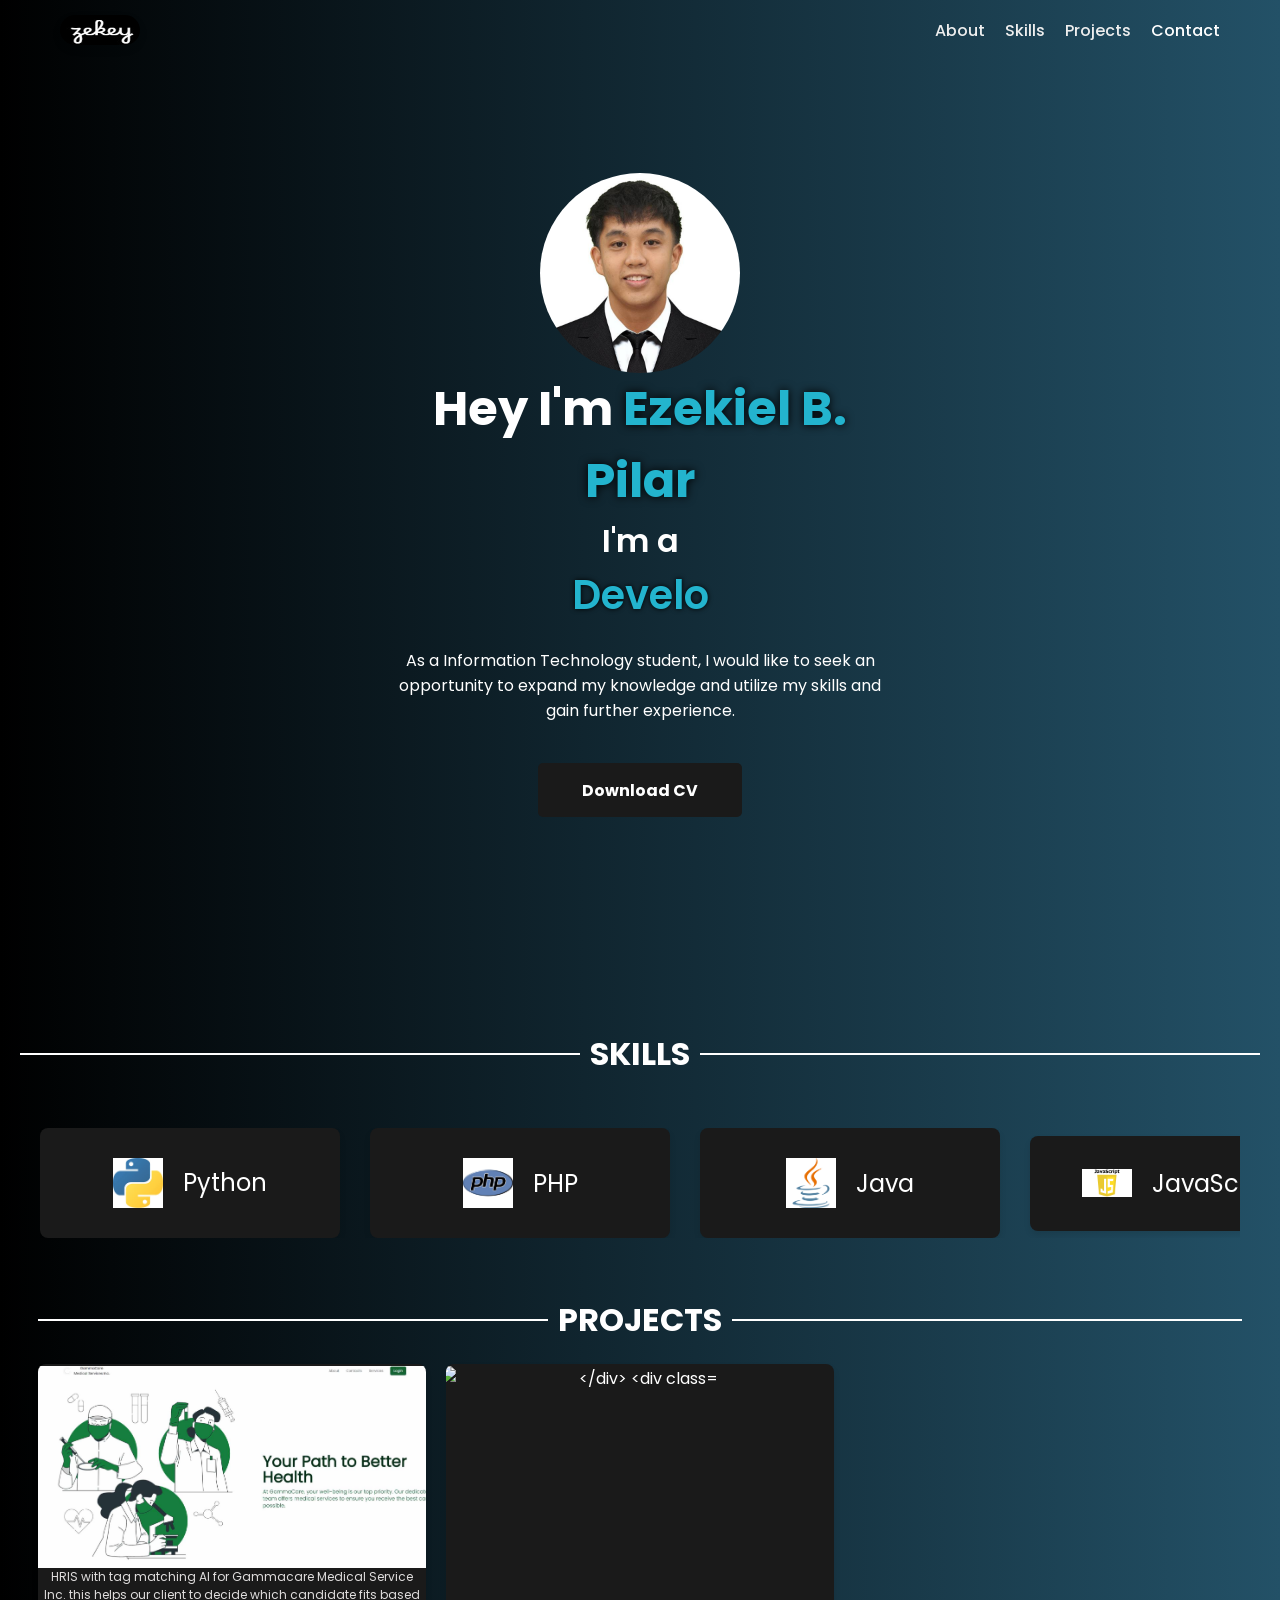
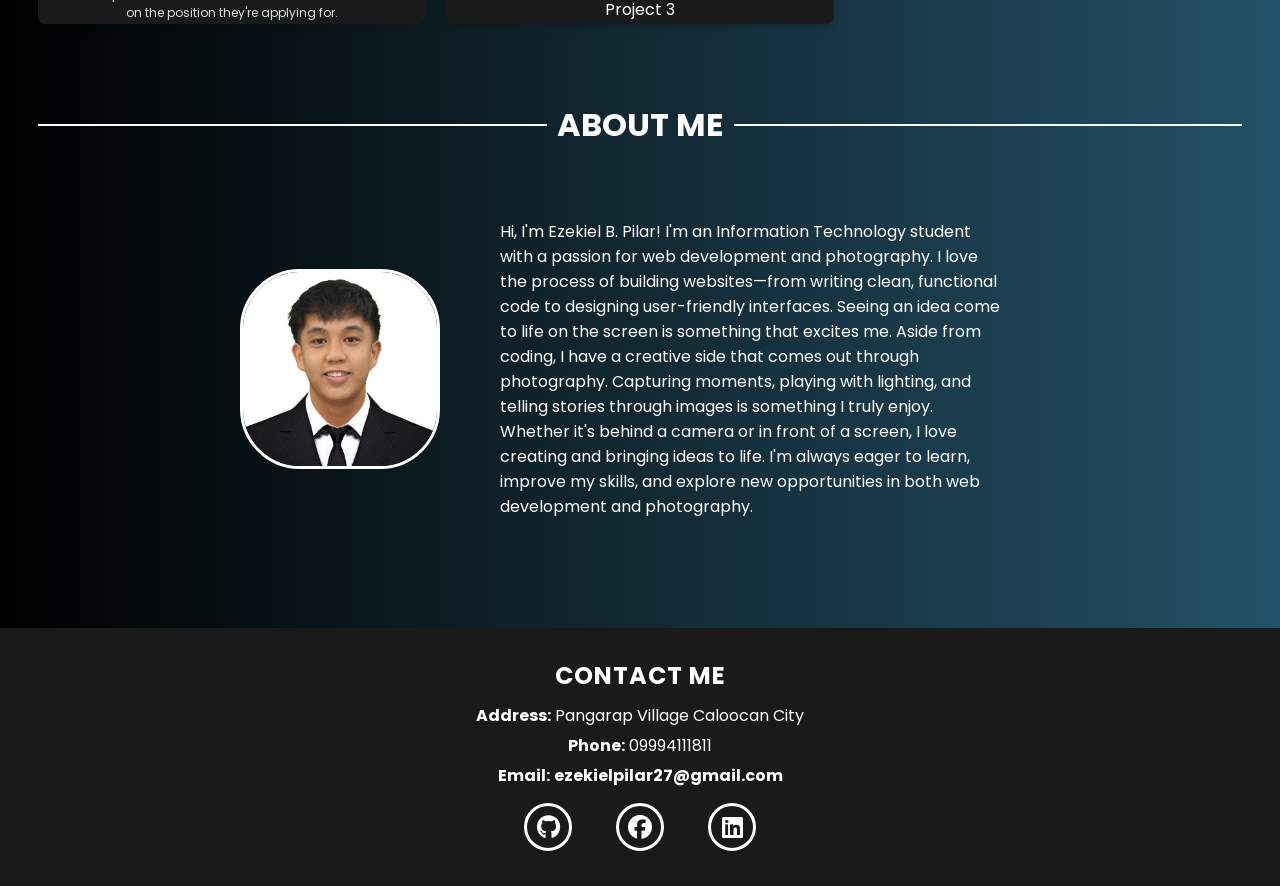
==== commit 001dbf18: "Update index.html" ====
--- a/index.html
+++ b/index.html
@@ -118,7 +118,7 @@
             <p>HRIS with tag matching AI for Gammacare Medical Service Inc.
                 this helps our client to decide which candidate fits based on the position they're applying for.
             </p></div>
-            <div class="project-box">Project 2</div>
+            <div class="project-box"><img src="images/Project2.png" alt="</div>
             <div class="project-box">Project 3</div>
         </div>
     </section>
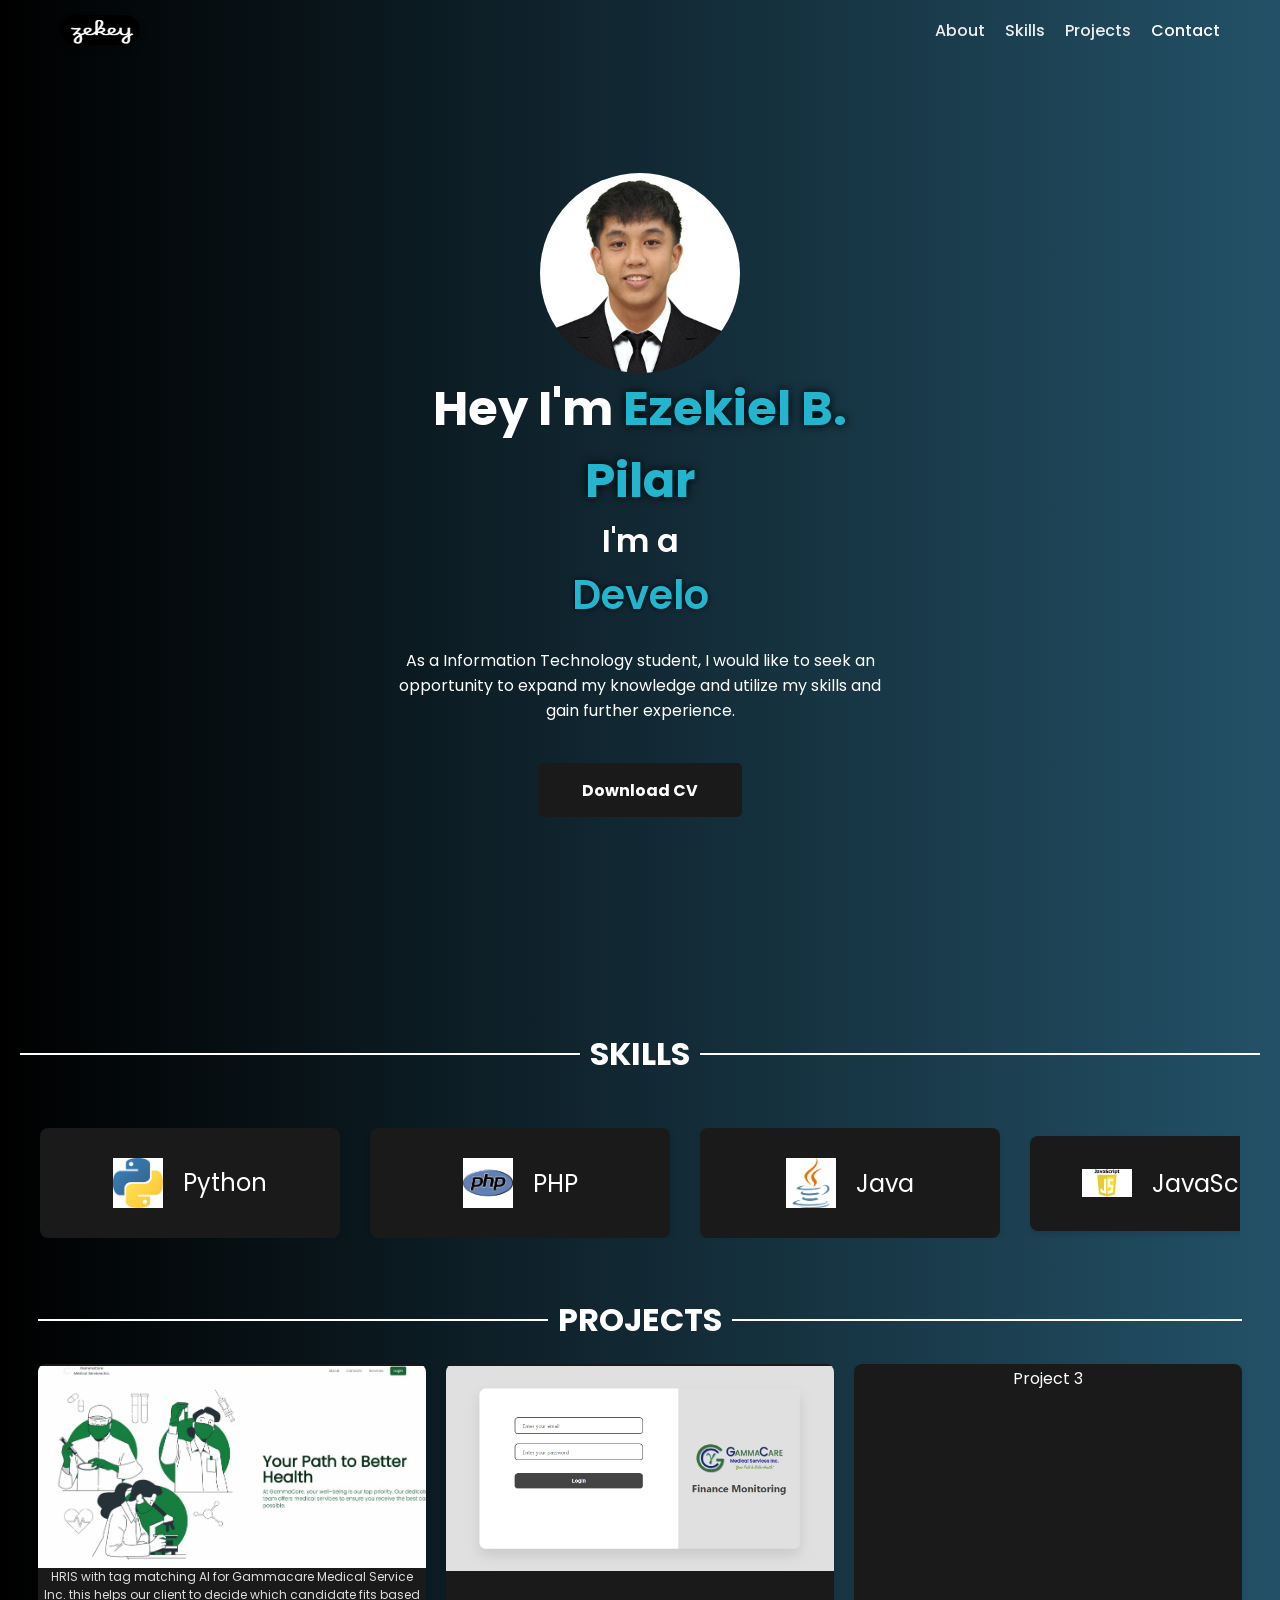
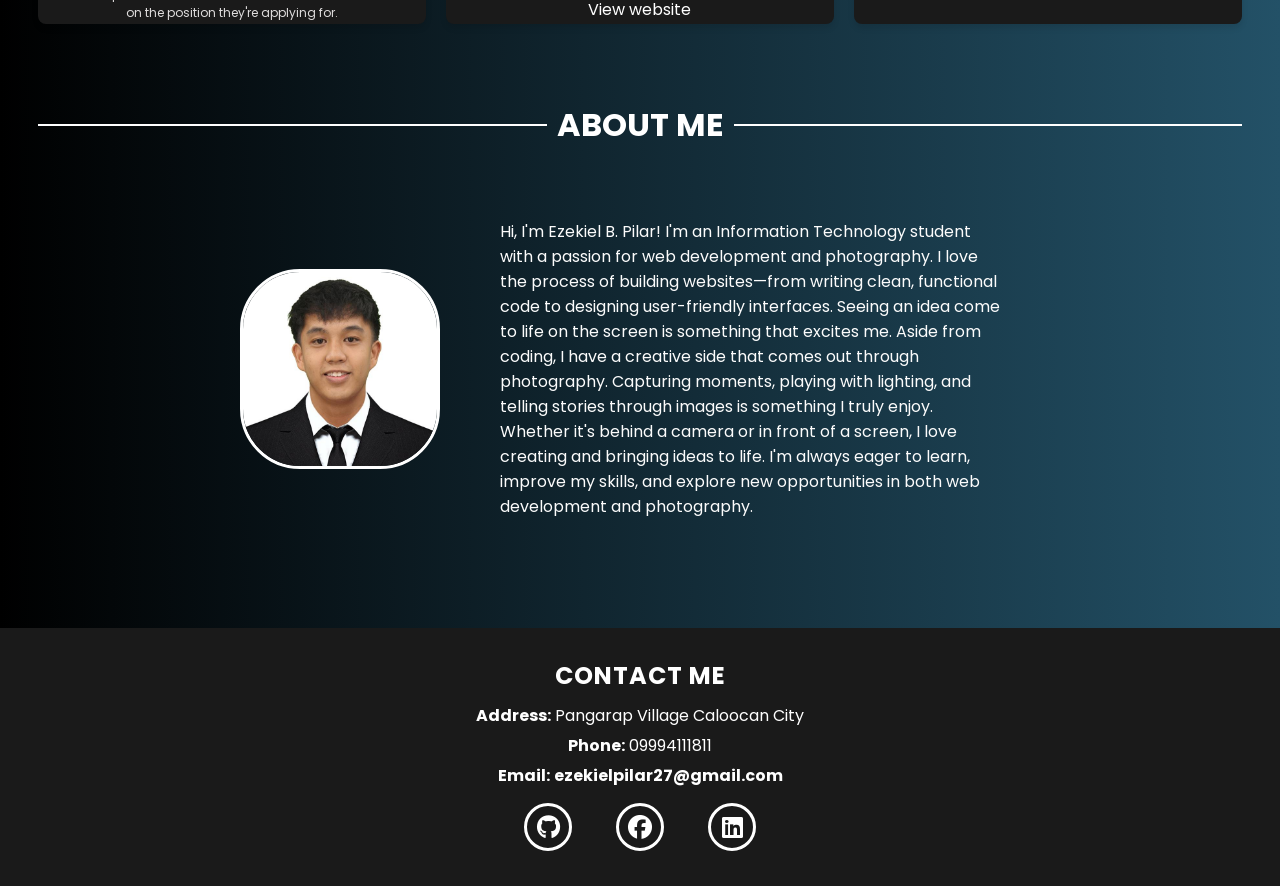
==== commit bd3cf149: "Update index.html" ====
--- a/index.html
+++ b/index.html
@@ -118,7 +118,9 @@
             <p>HRIS with tag matching AI for Gammacare Medical Service Inc.
                 this helps our client to decide which candidate fits based on the position they're applying for.
             </p></div>
-            <div class="project-box"><img src="images/Project2.png" alt="</div>
+            <div class="project-box"><img src="images/Project2.png" alt=">
+                    <a href=" https://zekeyy.github.io/Finance-Monitoring/">View website</a>
+            </div>
             <div class="project-box">Project 3</div>
         </div>
     </section>
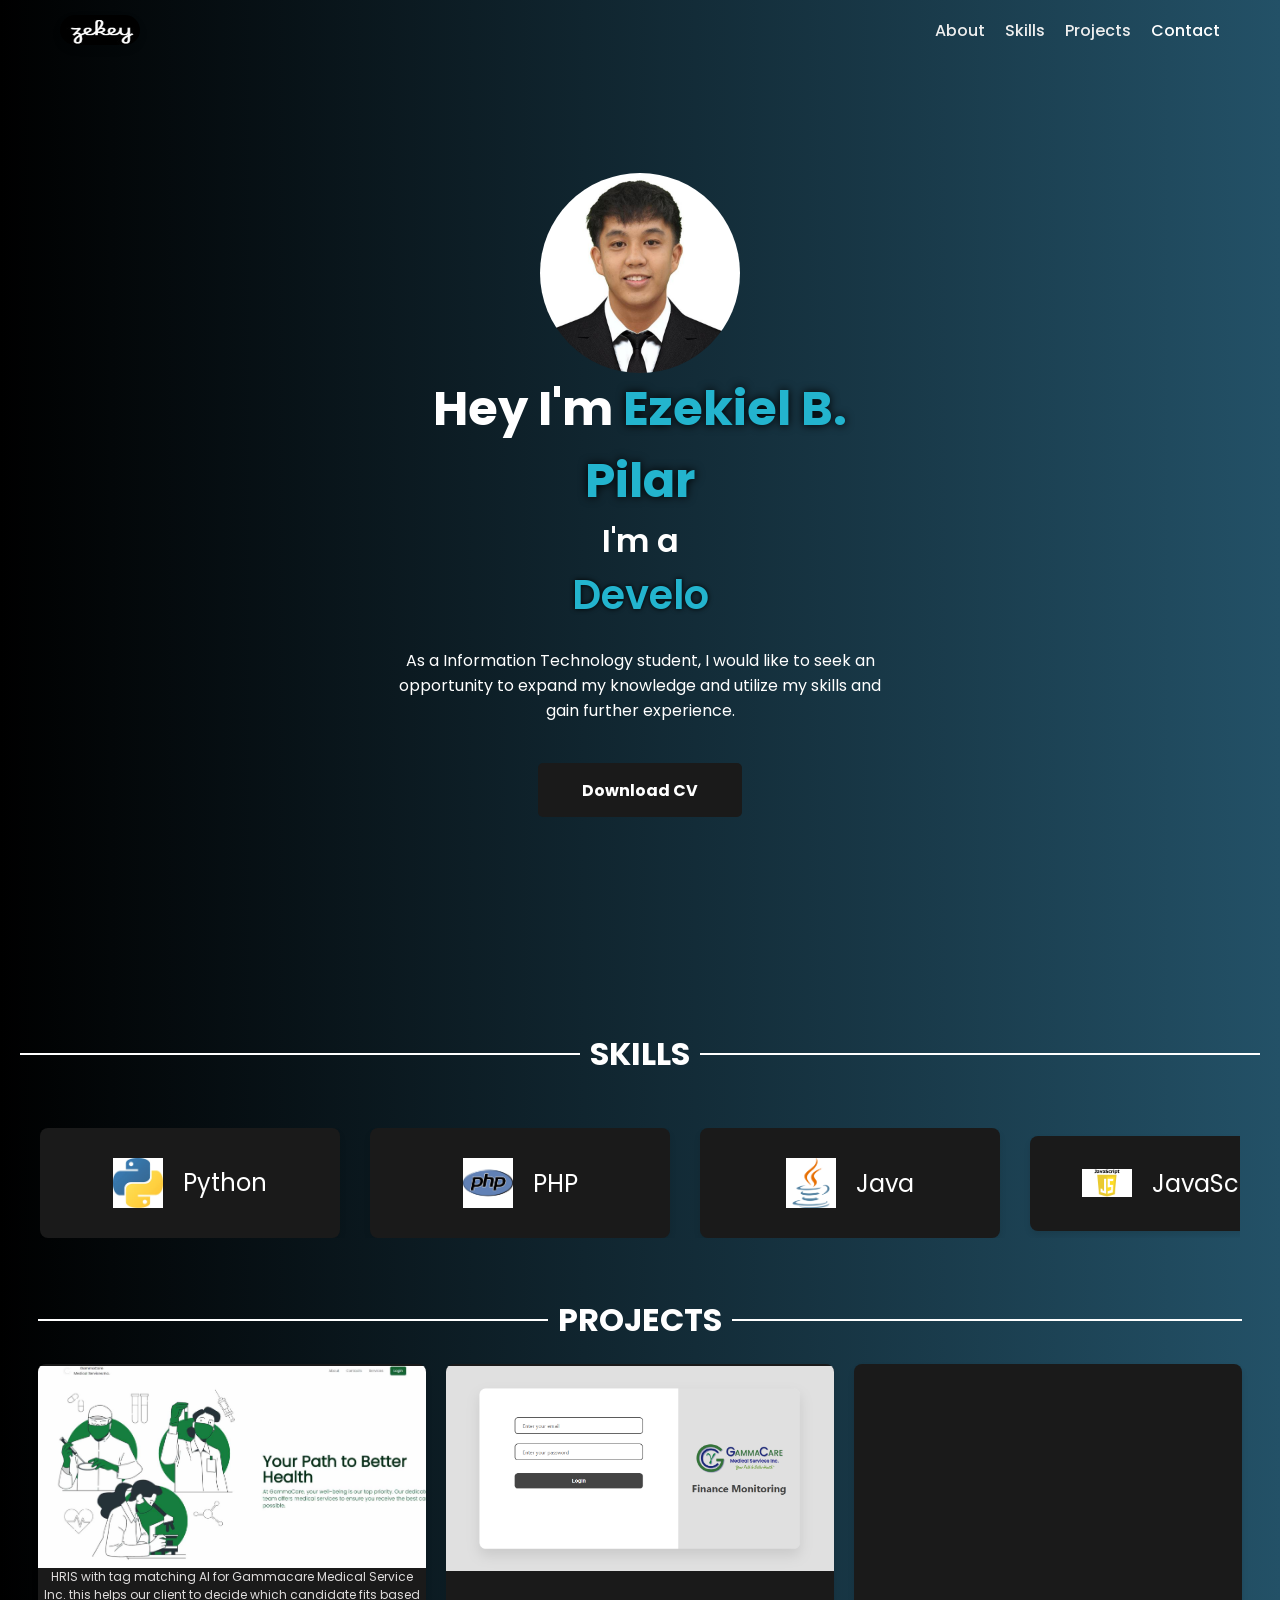
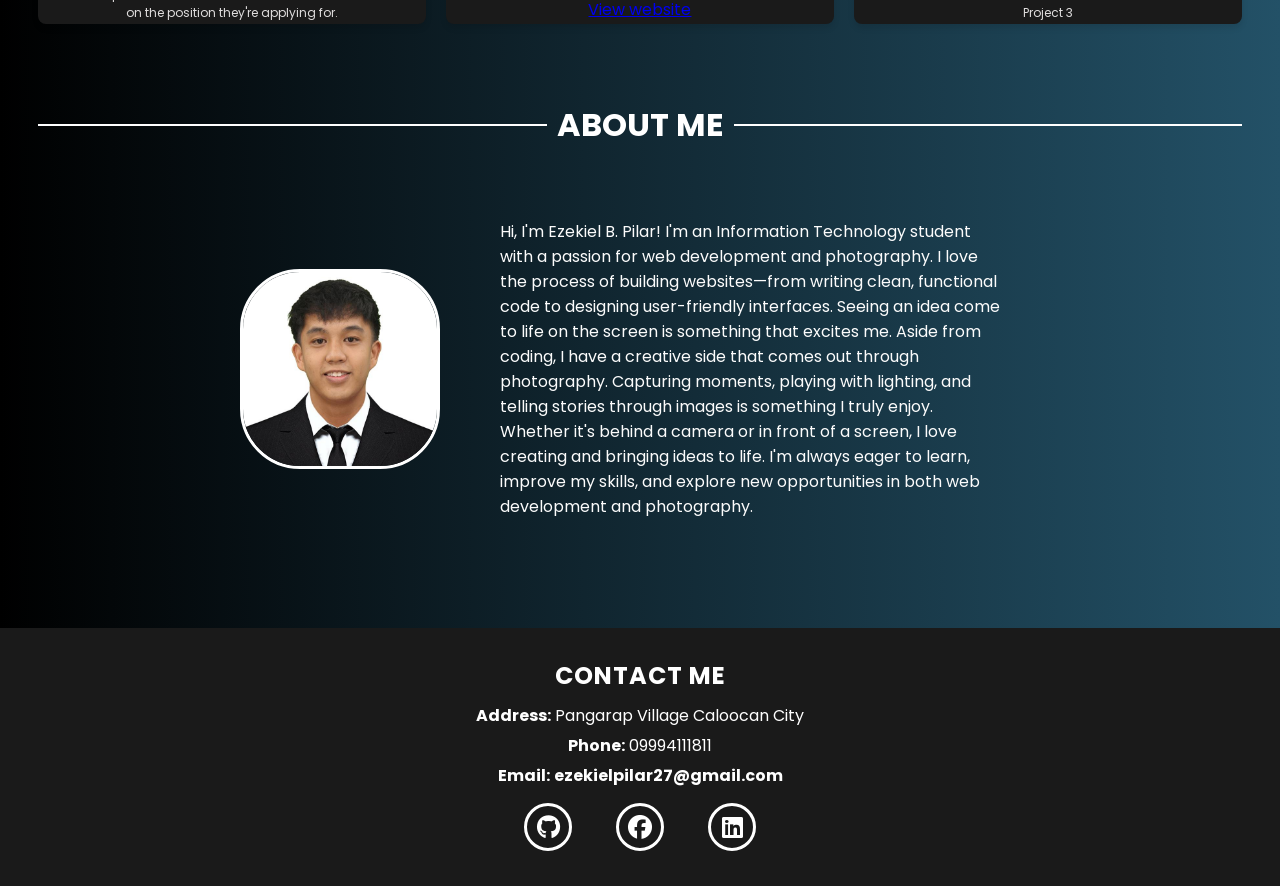
==== commit 220fafc2: "Update index.html" ====
--- a/index.html
+++ b/index.html
@@ -106,24 +106,31 @@
         </div>
     </section>
 
-    <section id="projects">
-        <h2>
-            <span class="line"></span>
-            PROJECTS
-            <span class="line"></span>
-        </h2>
-        
-        <div class="projects-grid">
-            <div class="project-box"> <img src="images/Project1.jpg" alt="">
+   <!-- Fix for your projects section -->
+<section id="projects">
+    <h2>
+        <span class="line"></span>
+        PROJECTS
+        <span class="line"></span>
+    </h2>
+    
+    <div class="projects-grid">
+        <div class="project-box">
+            <img src="images/Project1.jpg" alt="HRIS Project">
             <p>HRIS with tag matching AI for Gammacare Medical Service Inc.
                 this helps our client to decide which candidate fits based on the position they're applying for.
-            </p></div>
-            <div class="project-box"><img src="images/Project2.png" alt=">
-                    <a href=" https://zekeyy.github.io/Finance-Monitoring/">View website</a>
-            </div>
-            <div class="project-box">Project 3</div>
+            </p>
         </div>
-    </section>
+        <div class="project-box">
+            <img src="images/Project2.png" alt="Finance Monitoring Project">
+            
+            <a href="https://zekeyy.github.io/Finance-Monitoring/" target="_blank">View website</a>
+        </div>
+        <div class="project-box">
+            <p>Project 3</p>
+        </div>
+    </div>
+</section>
     
     
     <section id="about">
--- a/LandingPage.css
+++ b/LandingPage.css
@@ -43,7 +43,12 @@
     top: -100px; /* Hide navbar when about section is reached */
     transition: top 0.4s ease-in-out;
 }
-
+a{
+cursor: pointer;
+}
+a:hover{
+color: rgba(35,81,103,1);
+}
 .return-home-btn {
     position: fixed;
     bottom: 20px;
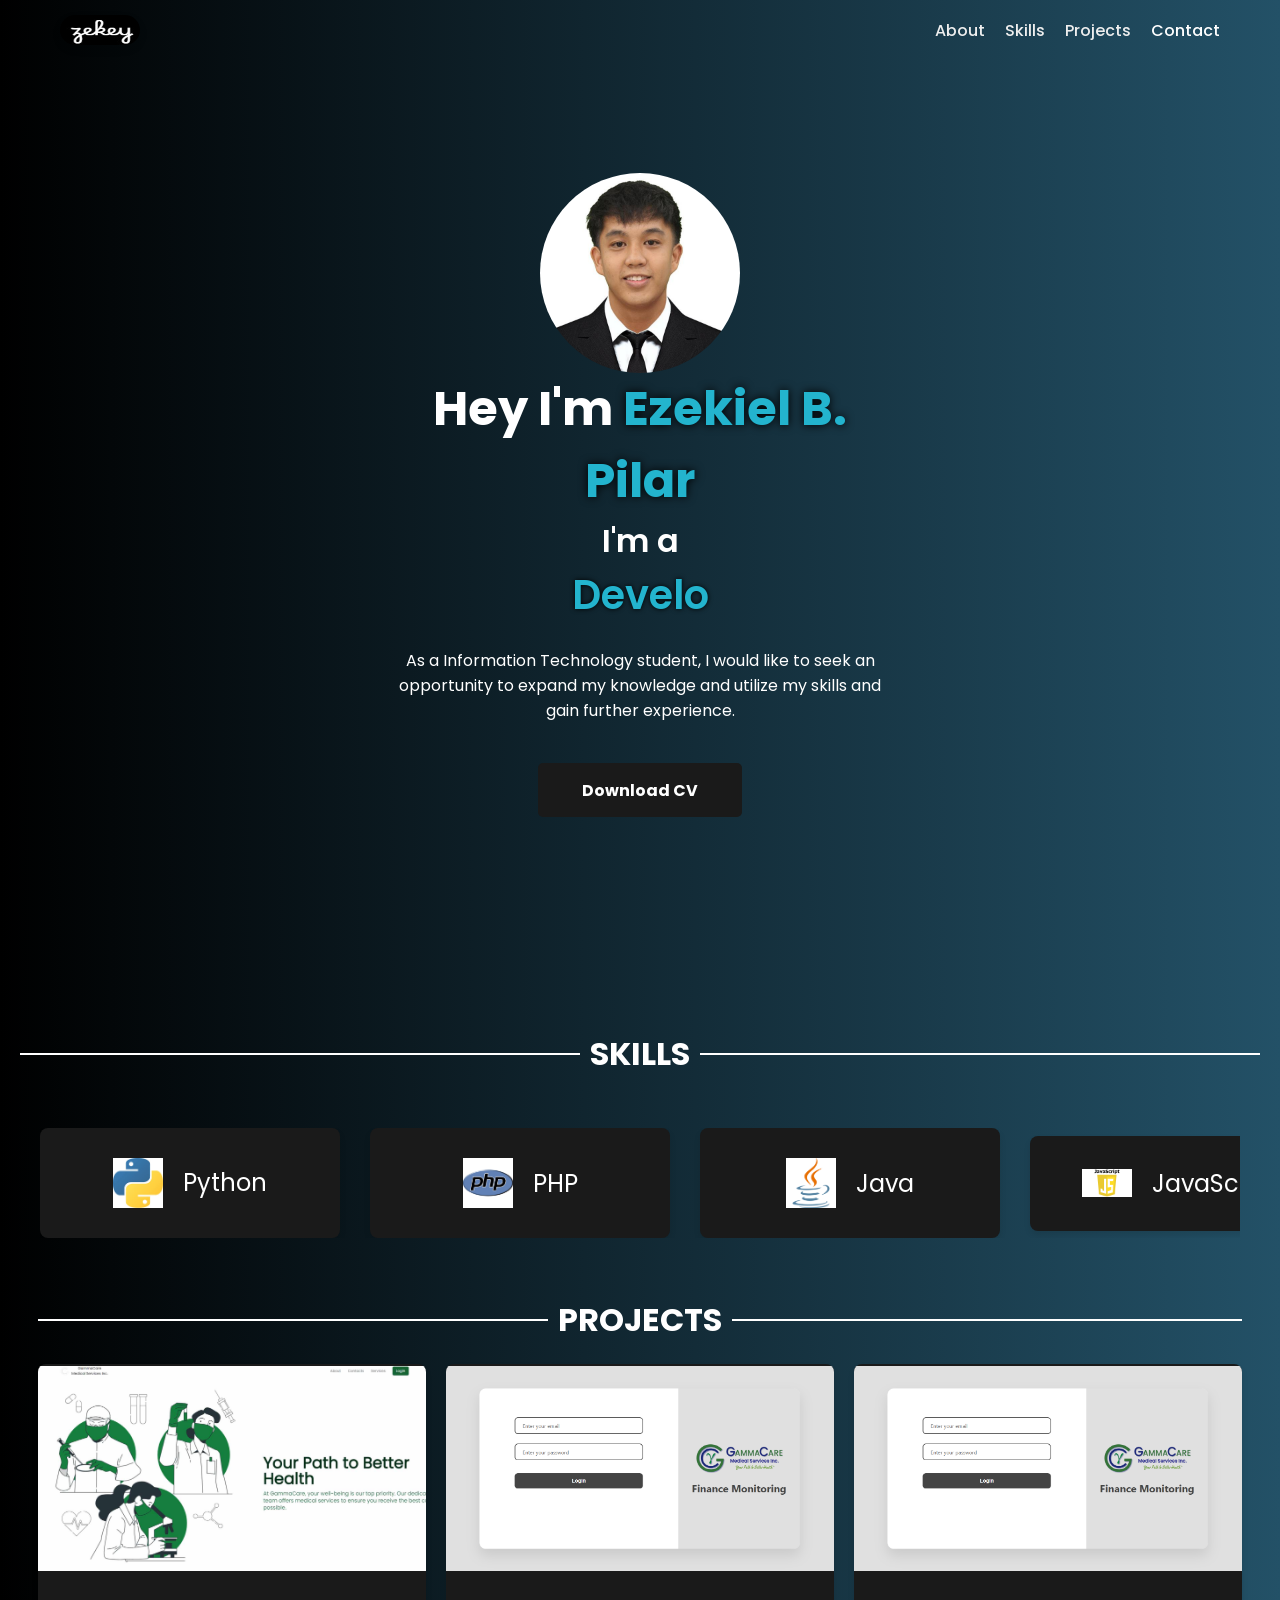
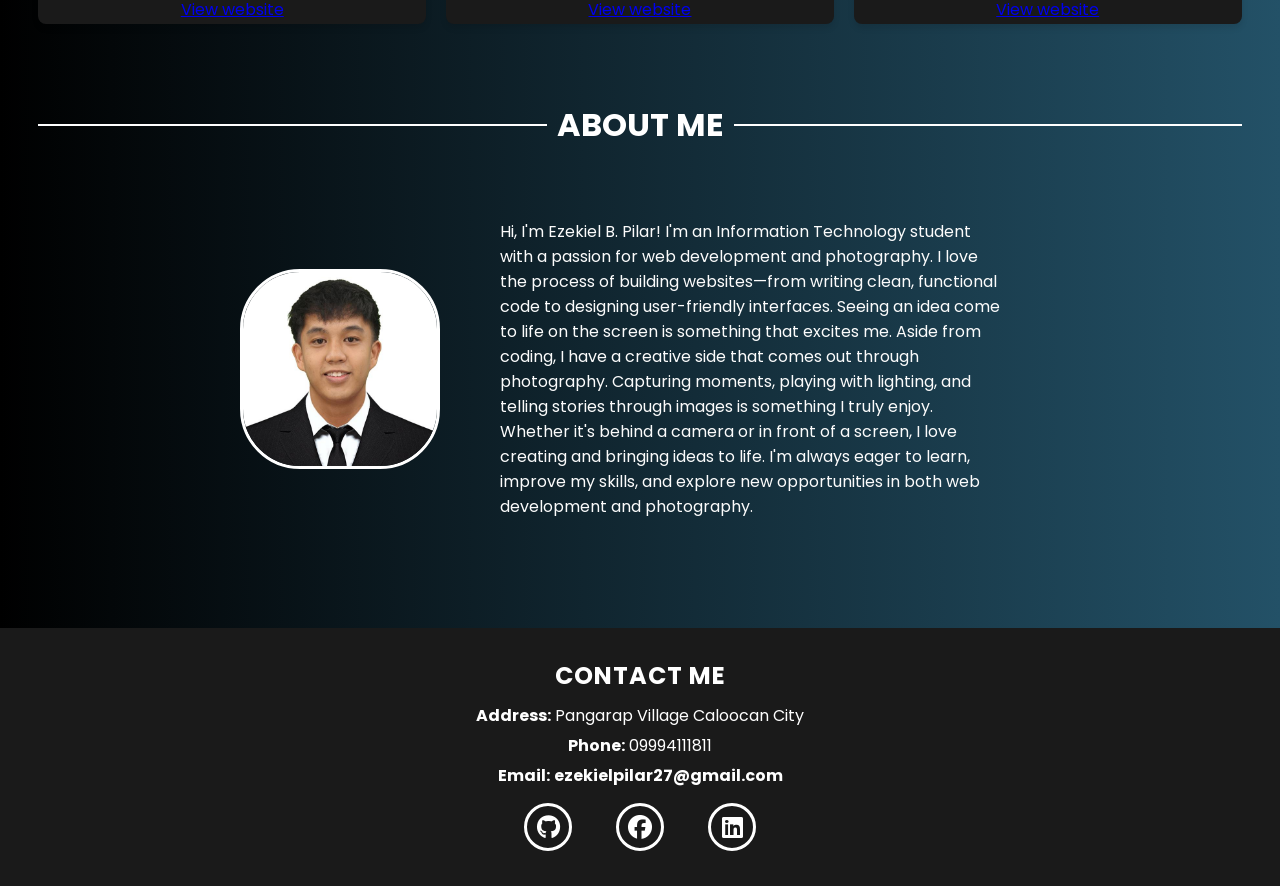
==== commit e36fa081: "Update index.html" ====
--- a/index.html
+++ b/index.html
@@ -117,17 +117,17 @@
     <div class="projects-grid">
         <div class="project-box">
             <img src="images/Project1.jpg" alt="HRIS Project">
-            <p>HRIS with tag matching AI for Gammacare Medical Service Inc.
-                this helps our client to decide which candidate fits based on the position they're applying for.
-            </p>
+        <a href="https://zekeyy.github.io/Finance-Monitoring/" target="_blank">View website</a>
         </div>
         <div class="project-box">
             <img src="images/Project2.png" alt="Finance Monitoring Project">
             
             <a href="https://zekeyy.github.io/Finance-Monitoring/" target="_blank">View website</a>
         </div>
-        <div class="project-box">
-            <p>Project 3</p>
+            <div class="project-box">
+            <img src="images/Project2.png" alt="Finance Monitoring Project">
+            
+            <a href="https://zekeyy.github.io/Finance-Monitoring/" target="_blank">View website</a>
         </div>
     </div>
 </section>
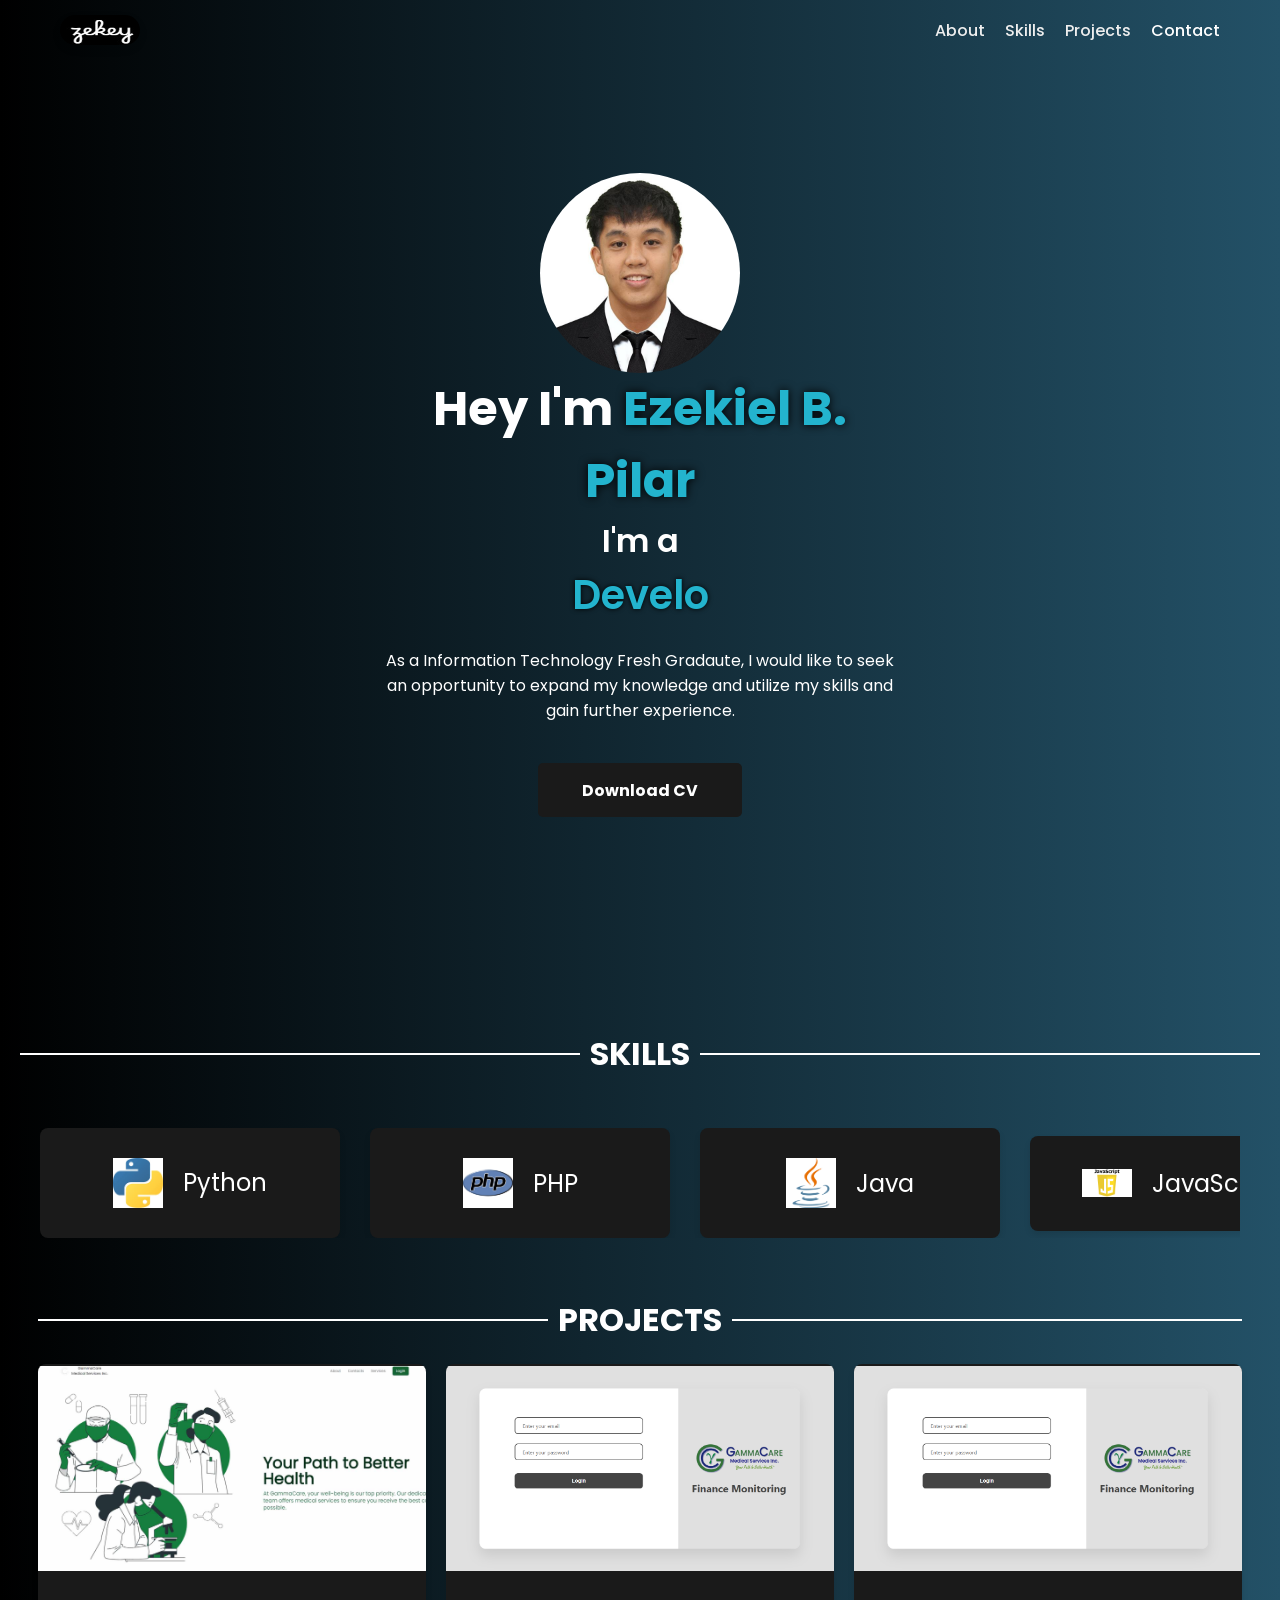
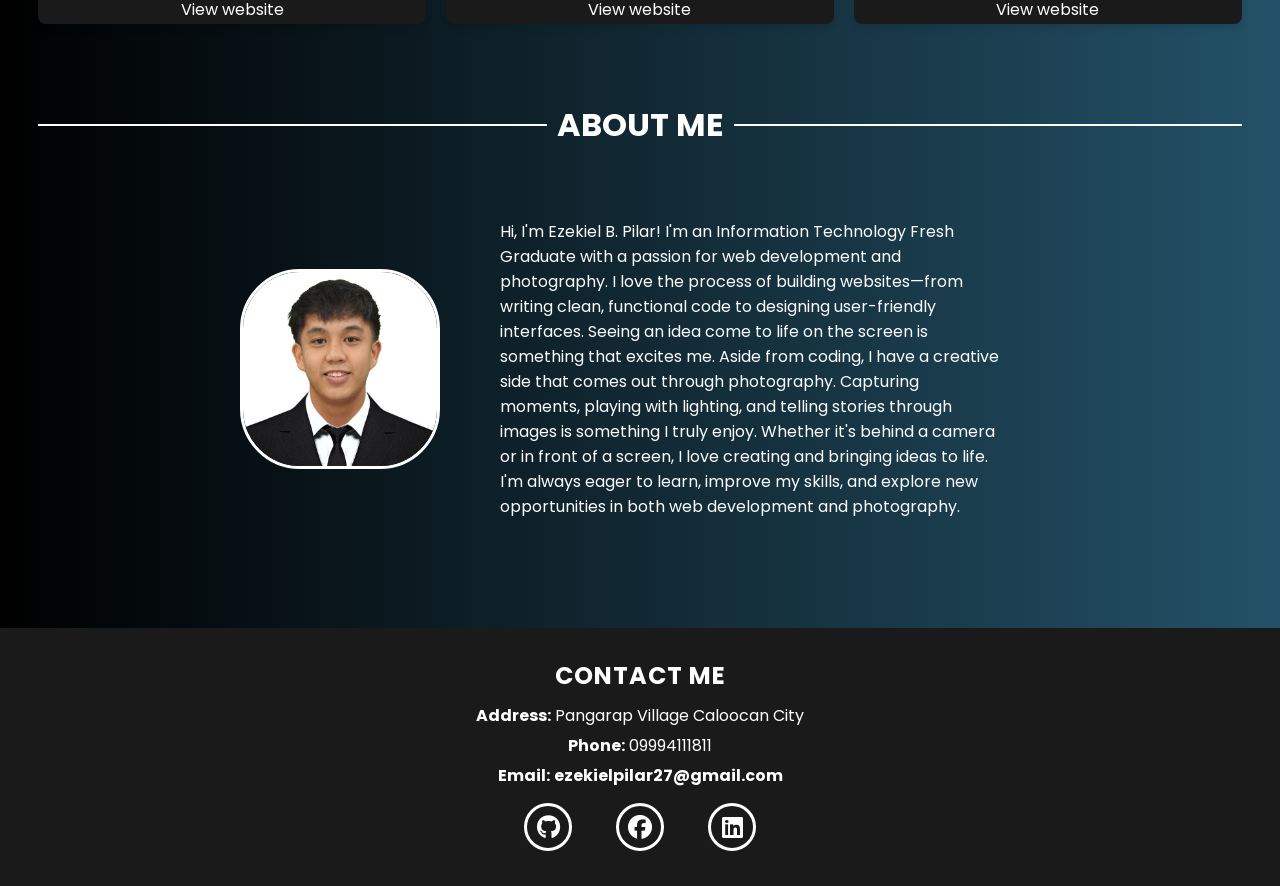
==== commit 8e9d30ce: "Update index.html" ====
--- a/index.html
+++ b/index.html
@@ -42,7 +42,7 @@
                 <div class="typewriter"  data-aos-delay="900">
                     I'm a <span class="typing-text"></span>
                 </div>                
-                <p d>As a Information Technology student, I would like to seek an opportunity to expand my knowledge and utilize my skills and gain further experience.</p>
+                <p d>As a Information Technology Fresh Gradaute, I would like to seek an opportunity to expand my knowledge and utilize my skills and gain further experience.</p>
                 <div class="btn">
                     <a href="files/RESUME FOR IT INTERNSHIP.pdf" download>
                         <button>Download CV</button>
@@ -143,7 +143,7 @@
             
             <img src="images/profile.jpg" alt="Owner's Photo">
             <div class="about-info">
-                <p>Hi, I'm Ezekiel B. Pilar! I'm an Information Technology student with a passion for web development and photography. I love the process of building websites—from writing clean, functional code to designing user-friendly interfaces. Seeing an idea come to life on the screen is something that excites me.
+                <p>Hi, I'm Ezekiel B. Pilar! I'm an Information Technology Fresh Graduate with a passion for web development and photography. I love the process of building websites—from writing clean, functional code to designing user-friendly interfaces. Seeing an idea come to life on the screen is something that excites me.
 
                     Aside from coding, I have a creative side that comes out through photography. Capturing moments, playing with lighting, and telling stories through images is something I truly enjoy. Whether it's behind a camera or in front of a screen, I love creating and bringing ideas to life.
                     
--- a/LandingPage.css
+++ b/LandingPage.css
@@ -45,6 +45,8 @@
 }
 a{
 cursor: pointer;
+color: white;
+text-decoration: none;
 }
 a:hover{
 color: rgba(35,81,103,1);
